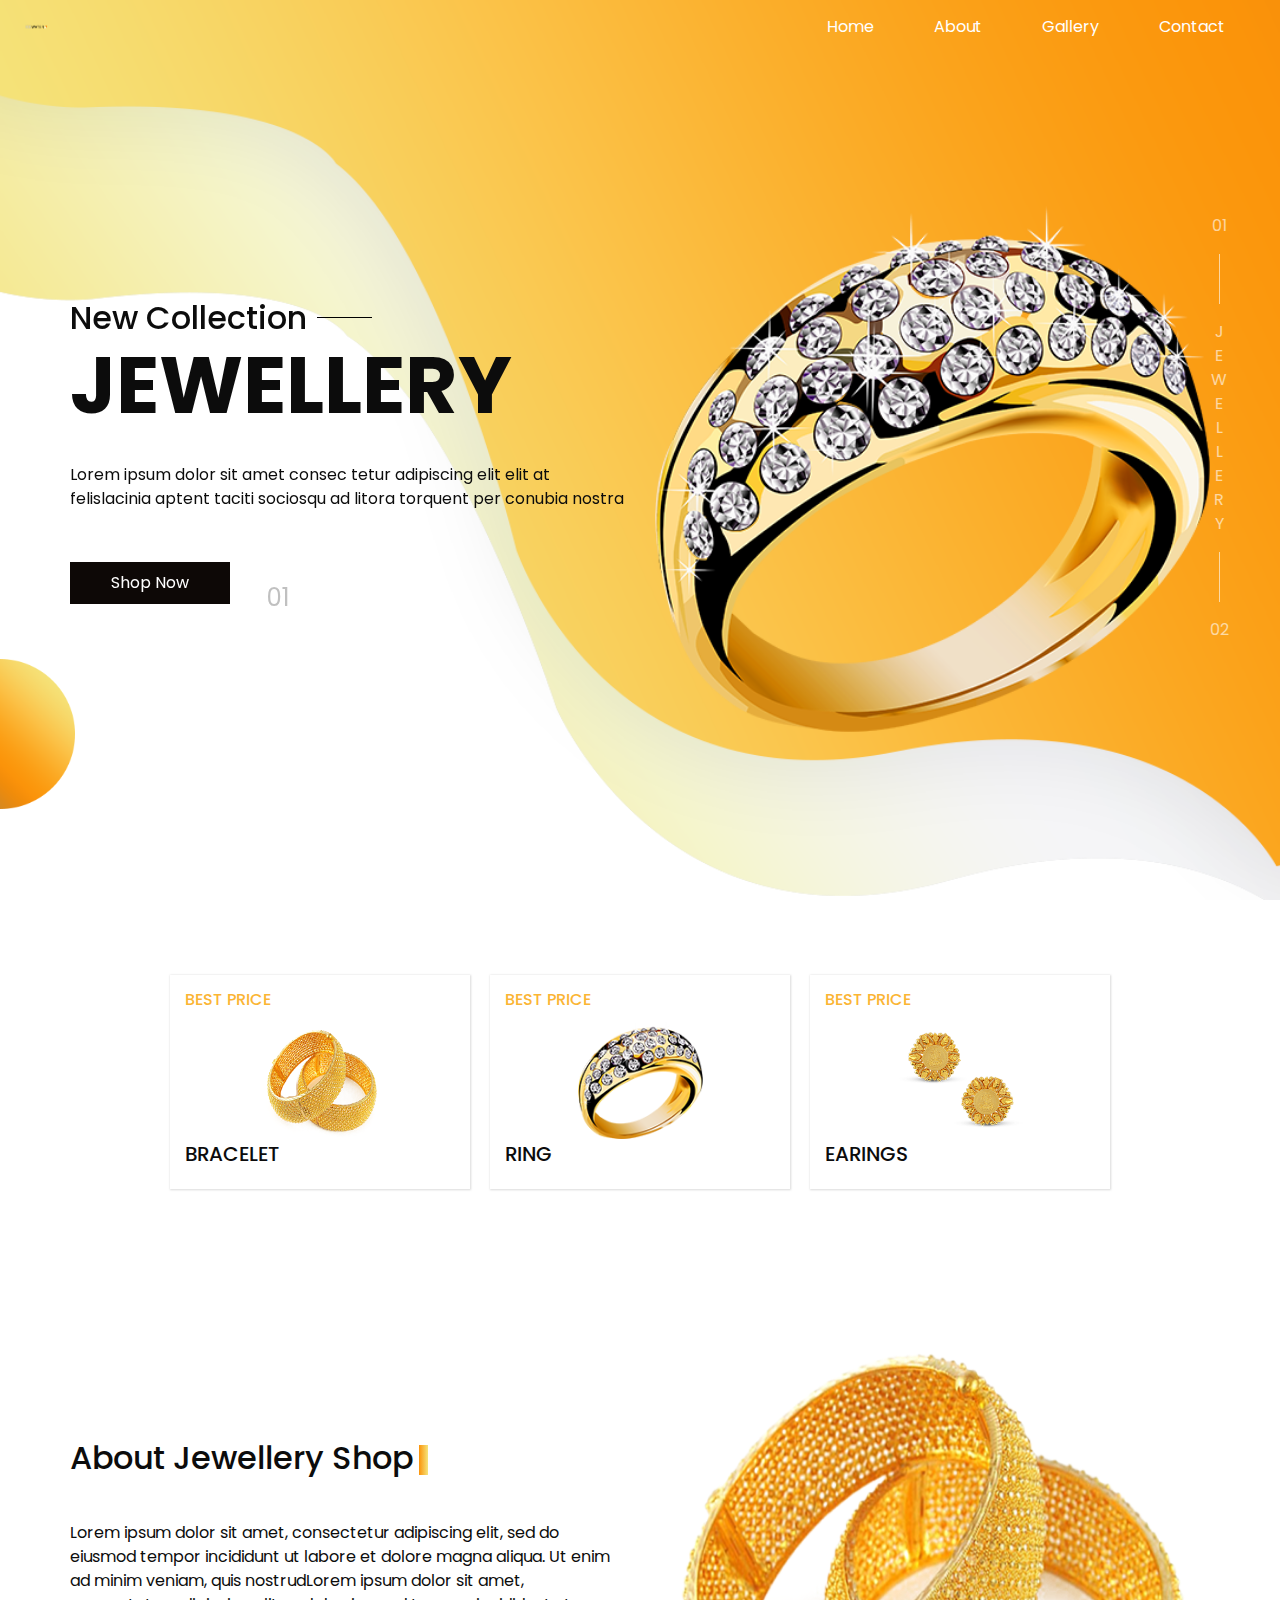
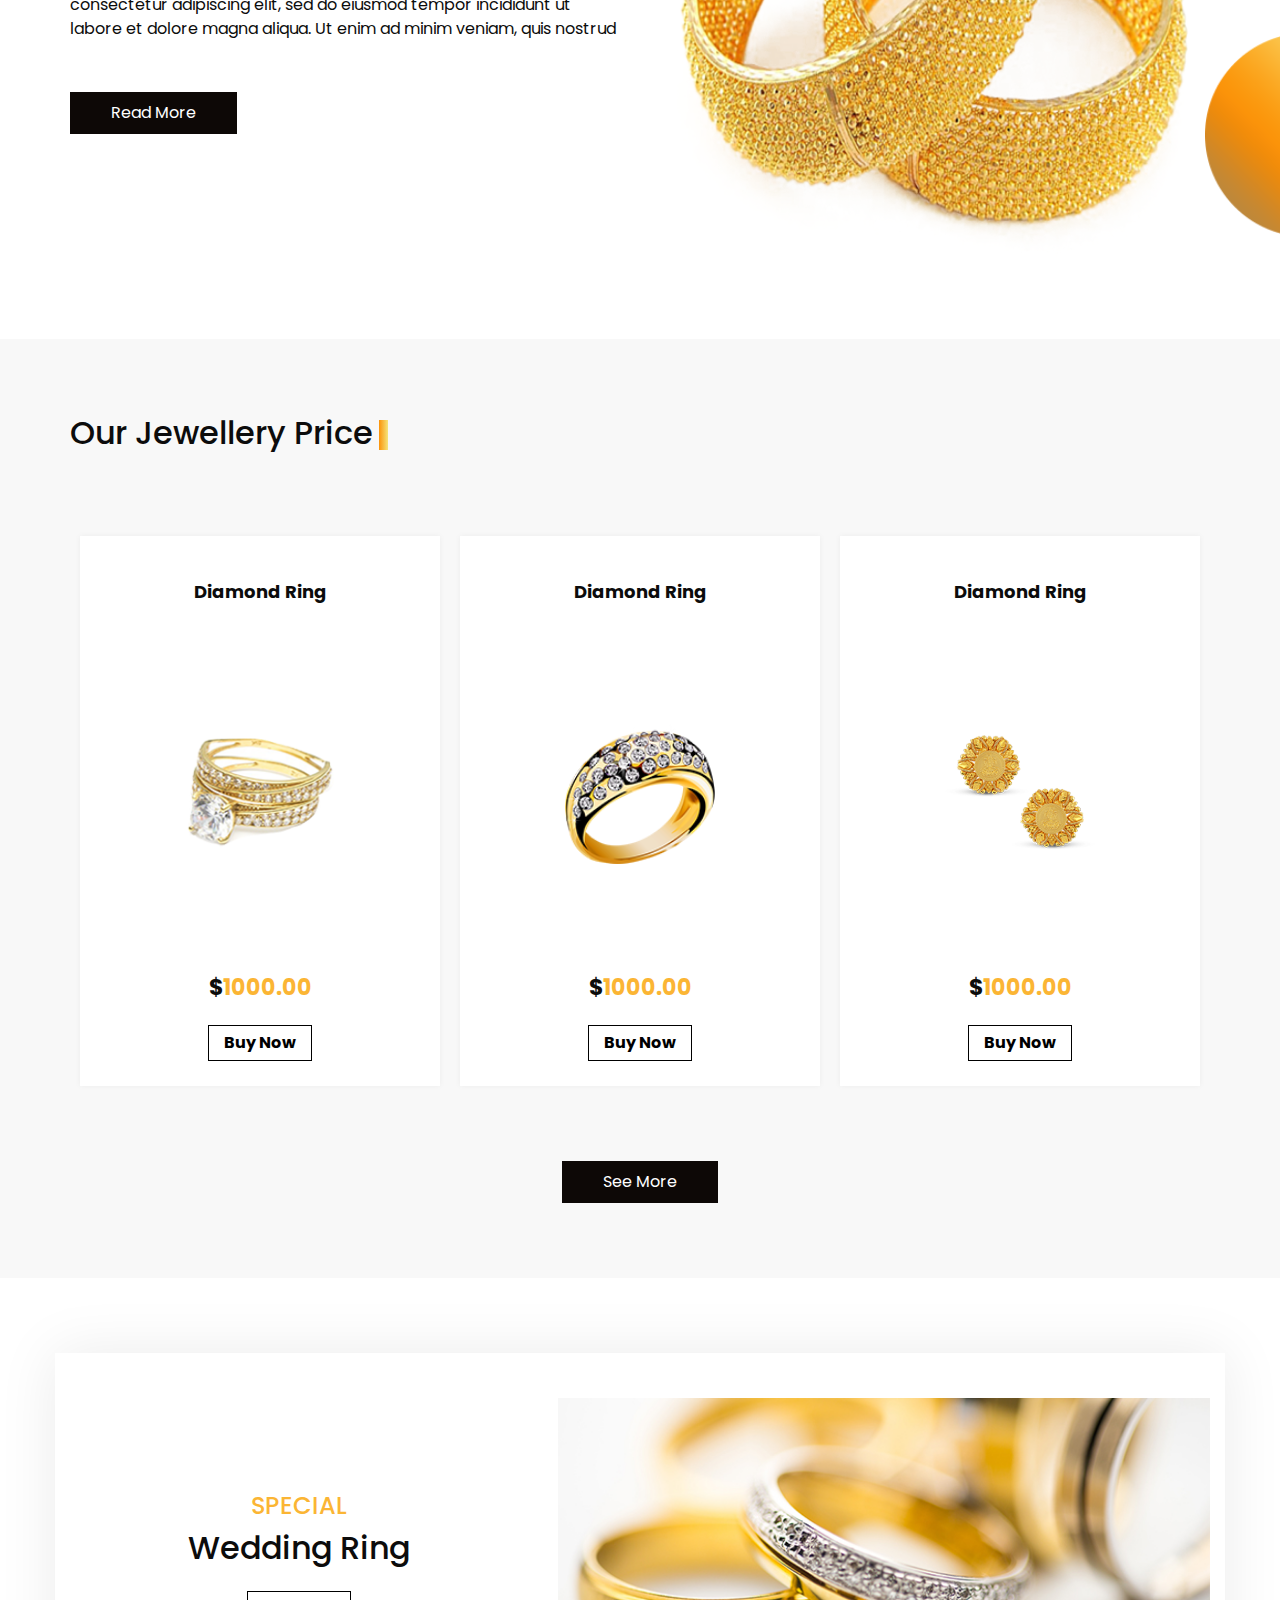
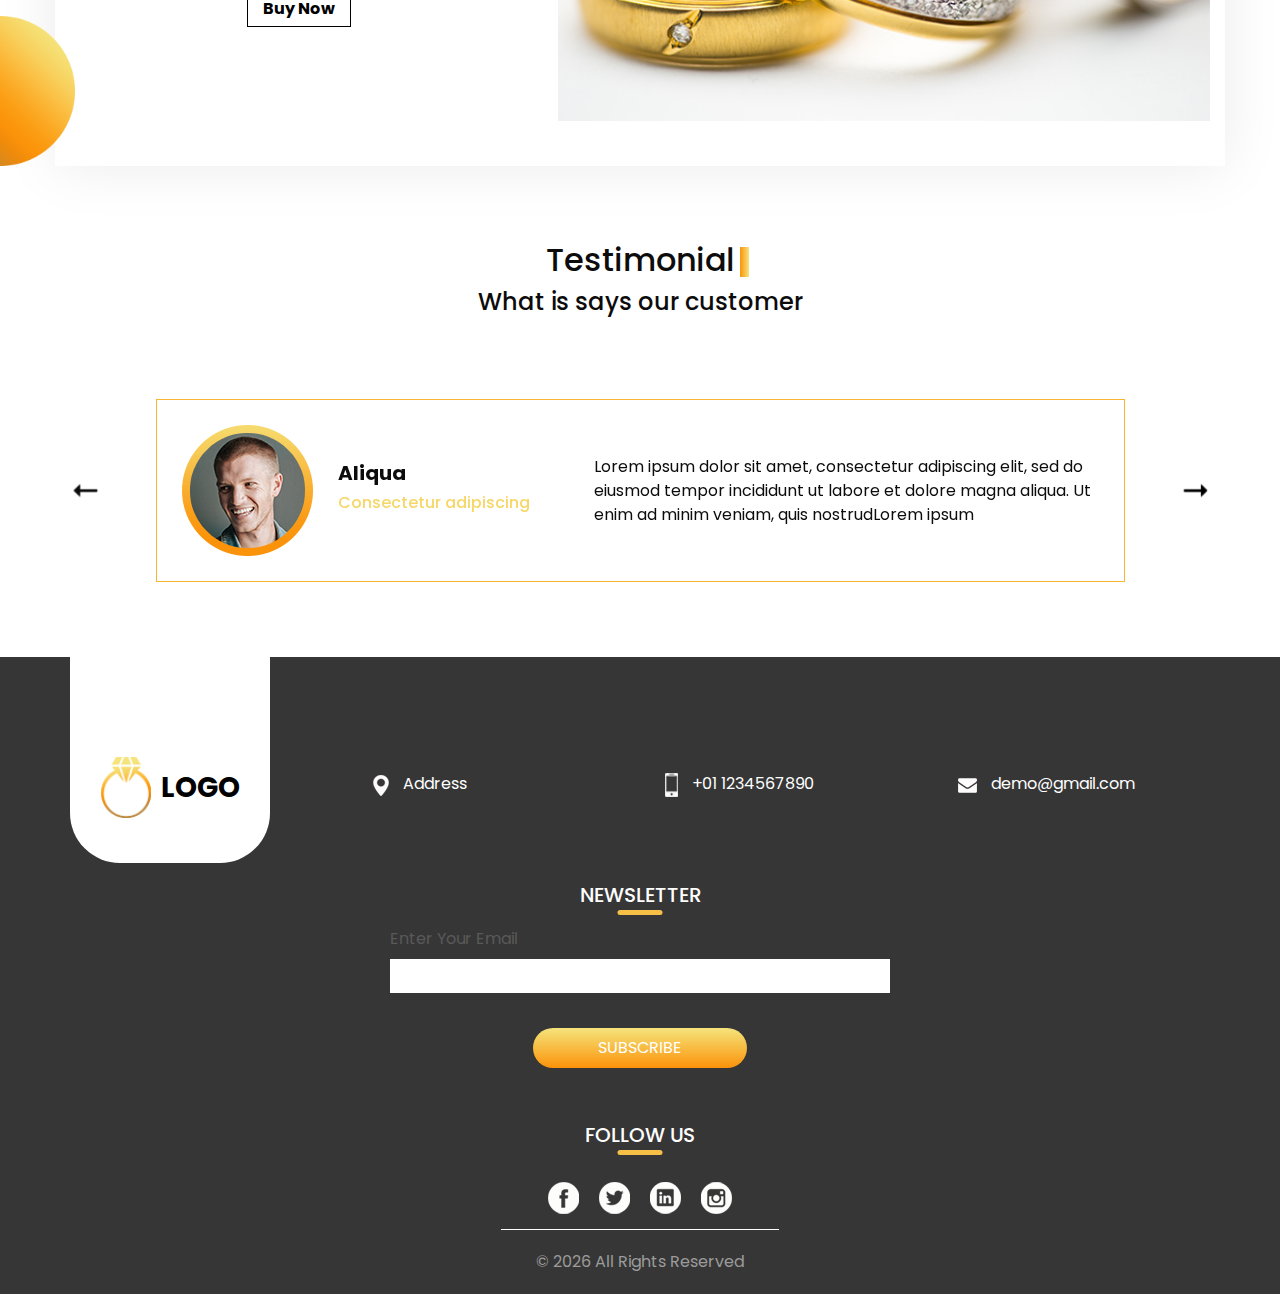
==== index.html @ 300e41f2 "first commit" ====
<!DOCTYPE html>
<html>

<head>
  <!-- Basic -->
  <meta charset="utf-8" />
  <meta http-equiv="X-UA-Compatible" content="IE=edge" />
  <meta name="description" content="jewelry, gold, jewelry, chaine, rings, Bracelet, Diamond">
  <meta name="keywords" content="jewelry, gold, jewelry, chaine, rings, Bracelet, Diamond">
  <!-- Mobile Metas -->
  <meta name="viewport" content="width=device-width, initial-scale=1, shrink-to-fit=no" />
  <!-- Site Metas -->
  <meta name="keywords" content="" />
  <meta name="description" content="" />
  <meta name="author" content="" />

  <title>Lodge</title>

  <!-- slider stylesheet -->
  <link rel="stylesheet" type="text/css" href="https://cdnjs.cloudflare.com/ajax/libs/OwlCarousel2/2.1.3/assets/owl.carousel.min.css" />

  <!-- bootstrap core css -->
  <link rel="stylesheet" type="text/css" href="css/bootstrap.css" />

  <!-- fonts style -->
  <link href="https://fonts.googleapis.com/css?family=Baloo+Chettan|Poppins:400,600,700&display=swap" rel="stylesheet">
  <!-- Custom styles for this template -->
  <link href="css/style.css" rel="stylesheet" />
  <!-- responsive style -->
  <link href="css/responsive.css" rel="stylesheet" />
</head>

<body>

  <div class="hero_area">
    <!-- header section strats -->
    <header class="header_section">
      <div class="container-fluid">
        <nav class="navbar navbar-expand-lg custom_nav-container ">
          <a class="navbar-brand" href="index.html">
            <img src="images/haytam.png" alt="">
          </a>
          <button class="navbar-toggler" type="button" data-toggle="collapse" data-target="#navbarSupportedContent" aria-controls="navbarSupportedContent" aria-expanded="false" aria-label="Toggle navigation">
            <span class="navbar-toggler-icon"></span>
          </button>

          <div class="collapse navbar-collapse" id="navbarSupportedContent">
            <div class="d-flex ml-auto flex-column flex-lg-row align-items-center">
              <ul class="navbar-nav  ">
                <li class="nav-item active">
                  <a class="nav-link" href="index.html">Home <span class="sr-only">(current)</span></a>
                </li>
                <li class="nav-item">
                  <a class="nav-link" href="about.html"> About</a>
                </li>
                <li class="nav-item">
                  <a class="nav-link" href="gallery.html"> Gallery</a>
                </li>
                <li class="nav-item">
                  <a class="nav-link" href="contact.html"> Contact</a>
                </li>
              </ul>

            </div>
          </div>
        </nav>
      </div>
    </header>
    <!-- end header section -->
    <!-- slider section -->
    <section class=" slider_section position-relative">
      <div class="design-box">
        <img src="images/design-1.png" alt="">
      </div>
      <div class="slider_number-container d-none d-md-block">
        <div class="number-box">
          <span>
            01
          </span>
          <hr>
          <span class="jwel">
            J <br>
            e <br>
            w <br>
            e <br>
            l <br>
            l <br>
            e <br>
            r <br>
            y
          </span>
          <hr>
          <span>
            02
          </span>
        </div>
      </div>
      <div class="container">
        <div id="carouselExampleIndicators" class="carousel slide" data-ride="carousel">
          <ol class="carousel-indicators">
            <li data-target="#carouselExampleIndicators" data-slide-to="0" class="active">01</li>
            <li data-target="#carouselExampleIndicators" data-slide-to="1">02</li>
            <li data-target="#carouselExampleIndicators" data-slide-to="2">03</li>
          </ol>
          <div class="carousel-inner">
            <div class="carousel-item active">
              <div class="row">
                <div class="col-md-6">
                  <div class="detail_box">
                    <h2>
                      <span> New Collection</span>
                      <hr>
                    </h2>
                    <h1>
                      Jewellery
                    </h1>
                    <p>
                      Lorem ipsum dolor sit amet consec tetur adipiscing elit elit at felislacinia
                      aptent taciti sociosqu ad litora torquent per conubia nostra
                    </p>
                    <div>
                      <a href="">Shop Now</a>
                    </div>
                  </div>
                </div>
                <div class="col-md-6">
                  <div class="img-box">
                    <img src="images/slider-img.png" alt="">
                  </div>
                </div>
              </div>
            </div>
            <div class="carousel-item ">
              <div class="row">
                <div class="col-md-6">
                  <div class="detail_box">
                    <h2>
                      <span> New Collection</span>
                      <hr>
                    </h2>
                    <h1>
                      Jewellery
                    </h1>
                    <p>
                      Lorem ipsum dolor sit amet consec tetur adipiscing elit elit at felislacinia
                      aptent taciti sociosqu ad litora torquent per conubia nostra
                    </p>
                    <div>
                      <a href="">Shop Now</a>
                    </div>
                  </div>
                </div>
                <div class="col-md-6">
                  <div class="img-box">
                    <img src="images/slider-img.png" alt="">
                  </div>
                </div>
              </div>
            </div>
            <div class="carousel-item ">
              <div class="row">
                <div class="col-md-6">
                  <div class="detail_box">
                    <h2>
                      <span> New Collection</span>
                      <hr>
                    </h2>
                    <h1>
                      Jewellery
                    </h1>
                    <p>
                      Lorem ipsum dolor sit amet consec tetur adipiscing elit elit at felislacinia
                      aptent taciti sociosqu ad litora torquent per conubia nostra
                    </p>
                    <div>
                      <a href="">Shop Now</a>
                    </div>
                  </div>
                </div>
                <div class="col-md-6">
                  <div class="img-box">
                    <img src="images/slider-img.png" alt="">
                  </div>
                </div>
              </div>
            </div>
          </div>
        </div>
      </div>

    </section>
    <!-- end slider section -->
  </div>

  <!-- item section -->

  <div class="item_section layout_padding2">
    <div class="container">
      <div class="item_container">
        <div class="box">
          <div class="price">
            <h6>
              Best PRICE
            </h6>
          </div>
          <div class="img-box">
            <img src="images/i-1.png" alt="">
          </div>
          <div class="name">
            <h5>
              Bracelet
            </h5>
          </div>
        </div>
        <div class="box">
          <div class="price">
            <h6>
              Best PRICE
            </h6>
          </div>
          <div class="img-box">
            <img src="images/i-2.png" alt="">
          </div>
          <div class="name">
            <h5>
              Ring
            </h5>
          </div>
        </div>
        <div class="box">
          <div class="price">
            <h6>
              Best PRICE
            </h6>
          </div>
          <div class="img-box">
            <img src="images/i-3.png" alt="">
          </div>
          <div class="name">
            <h5>
              Earings
            </h5>
          </div>
        </div>
      </div>
    </div>
  </div>

  <!-- end item section -->

  <!-- about section -->

  <section class="about_section layout_padding2-top layout_padding-bottom">
    <div class="design-box">
      <img src="images/design-2.png" alt="">
    </div>
    <div class="container">
      <div class="row">
        <div class="col-md-6">
          <div class="detail-box">
            <div class="heading_container">
              <h2>
                About Jewellery Shop
              </h2>
            </div>
            <p>
              Lorem ipsum dolor sit amet, consectetur adipiscing elit, sed do eiusmod tempor incididunt ut labore et
              dolore magna aliqua. Ut enim ad minim veniam, quis nostrudLorem ipsum dolor sit amet, consectetur
              adipiscing elit, sed do eiusmod tempor incididunt ut labore et dolore magna aliqua. Ut enim ad minim
              veniam, quis nostrud
            </p>
            <div>
              <a href="">
                Read More
              </a>
            </div>
          </div>
        </div>
        <div class="col-md-6">
          <div class="img-box">
            <img src="images/about-img.png" alt="">
          </div>
        </div>
      </div>
    </div>
  </section>

  <!-- end about section -->

  <!-- price section -->

  <section class="price_section layout_padding">
    <div class="container">
      <div class="heading_container">
        <h2>
          Our Jewellery Price
        </h2>
      </div>
      <div class="price_container">
        <div class="box">
          <div class="name">
            <h6>
              Diamond Ring
            </h6>
          </div>
          <div class="img-box">
            <img src="images/p-1.png" alt="">
          </div>
          <div class="detail-box">
            <h5>
              $<span>1000.00</span>
            </h5>
            <a href="">
              Buy Now
            </a>
          </div>
        </div>
        <div class="box">
          <div class="name">
            <h6>
              Diamond Ring
            </h6>
          </div>
          <div class="img-box">
            <img src="images/i-2.png" alt="">
          </div>
          <div class="detail-box">
            <h5>
              $<span>1000.00</span>
            </h5>
            <a href="">
              Buy Now
            </a>
          </div>
        </div>
        <div class="box">
          <div class="name">
            <h6>
              Diamond Ring
            </h6>
          </div>
          <div class="img-box">
            <img src="images/i-3.png" alt="">
          </div>
          <div class="detail-box">
            <h5>
              $<span>1000.00</span>
            </h5>
            <a href="">
              Buy Now
            </a>
          </div>
        </div>
      </div>
      <div class="d-flex justify-content-center">
        <a href="" class="price_btn">
          See More
        </a>
      </div>
    </div>
  </section>

  <!-- end price section -->

  <!-- ring section -->

  <section class="ring_section layout_padding">
    <div class="design-box">
      <img src="images/design-1.png" alt="">
    </div>
    <div class="container">
      <div class="ring_container layout_padding2">
        <div class="row">
          <div class="col-md-5">
            <div class="detail-box">
              <h4>
                special
              </h4>
              <h2>
                Wedding Ring
              </h2>
              <a href="">
                Buy Now
              </a>
            </div>
          </div>
          <div class="col-md-7">
            <div class="img-box">
              <img src="images/ring-img.jpg" alt="">
            </div>
          </div>
        </div>
      </div>
    </div>
  </section>

  <!-- end ring section -->

  <!-- client section -->

  <section class="client_section">
    <div class="container">
      <div class="heading_container">
        <h2>
          Testimonial
        </h2>
      </div>
      <h4 class="secondary_heading">
        What is says our customer
      </h4>
      <div id="carouselExampleControls" class="carousel slide" data-ride="carousel">
        <div class="carousel-inner">
          <div class="carousel-item active">
            <div class="client_container">
              <div class="client-id">
                <div class="img-box">
                  <img src="images/client.png" alt="">
                </div>
                <div class="name">
                  <h5>
                    Aliqua
                  </h5>
                  <h6>
                    Consectetur adipiscing
                  </h6>
                </div>
              </div>
              <div class="detail-box">
                <p>
                  Lorem ipsum dolor sit amet, consectetur adipiscing elit, sed do eiusmod tempor incididunt ut labore et
                  dolore magna aliqua. Ut enim ad minim veniam, quis nostrudLorem ipsum
                </p>
              </div>
            </div>
          </div>
          <div class="carousel-item">
            <div class="client_container">
              <div class="client-id">
                <div class="img-box">
                  <img src="images/client.png" alt="">
                </div>
                <div class="name">
                  <h5>
                    Aliqua
                  </h5>
                  <h6>
                    Consectetur adipiscing
                  </h6>
                </div>
              </div>
              <div class="detail-box">
                <p>
                  Lorem ipsum dolor sit amet, consectetur adipiscing elit, sed do eiusmod tempor incididunt ut labore et
                  dolore magna aliqua. Ut enim ad minim veniam, quis nostrudLorem ipsum
                </p>
              </div>
            </div>
          </div>
          <div class="carousel-item">
            <div class="client_container">
              <div class="client-id">
                <div class="img-box">
                  <img src="images/client.png" alt="">
                </div>
                <div class="name">
                  <h5>
                    Aliqua
                  </h5>
                  <h6>
                    Consectetur adipiscing
                  </h6>
                </div>
              </div>
              <div class="detail-box">
                <p>
                  Lorem ipsum dolor sit amet, consectetur adipiscing elit, sed do eiusmod tempor incididunt ut labore et
                  dolore magna aliqua. Ut enim ad minim veniam, quis nostrudLorem ipsum
                </p>
              </div>
            </div>
          </div>
        </div>
        <a class="carousel-control-prev" href="#carouselExampleControls" role="button" data-slide="prev">
          <span class="carousel-control-prev-icon" aria-hidden="true"></span>
          <span class="sr-only">Previous</span>
        </a>
        <a class="carousel-control-next" href="#carouselExampleControls" role="button" data-slide="next">
          <span class="carousel-control-next-icon" aria-hidden="true"></span>
          <span class="sr-only">Next</span>
        </a>
      </div>

    </div>
  </section>

  <!-- end client section -->

  <!-- info section -->
  <section class="info_section ">
    <div class="container">
      <div class="info_container">
        <div class="row">
          <div class="col-md-3">
            <div class="info_logo">
              <a href="">
                <img src="images/logo.png" alt="">
                <span>
                  Logo
                </span>
              </a>
            </div>
          </div>
          <div class="col-md-3">
            <div class="info_contact">
              <a href="">
                <img src="images/location.png" alt="">
                <span>
                  Address
                </span>
              </a>
            </div>
          </div>
          <div class="col-md-3">
            <div class="info_contact">
              <a href="">
                <img src="images/phone.png" alt="">
                <span>
                  +01 1234567890
                </span>
              </a>
            </div>
          </div>
          <div class="col-md-3">
            <div class="info_contact">
              <a href="">
                <img src="images/mail.png" alt="">
                <span>
                  demo@gmail.com
                </span>
              </a>
            </div>
          </div>
        </div>
        <div class="info_form">
          <div class="d-flex justify-content-center">
            <h5 class="info_heading">
              Newsletter
            </h5>
          </div>
          <form action="">
            <div class="email_box">
              <label for="email2">Enter Your Email</label>
              <input type="text" id="email2">
            </div>
            <div>
              <button>
                subscribe
              </button>
            </div>
          </form>
        </div>
        <div class="info_social">
          <div class="d-flex justify-content-center">
            <h5 class="info_heading">
              Follow Us
            </h5>
          </div>
          <div class="social_box">
            <a href="">
              <img src="images/fb.png" alt="">
            </a>
            <a href="">
              <img src="images/twitter.png" alt="">
            </a>
            <a href="">
              <img src="images/linkedin.png" alt="">
            </a>
            <a href="">
              <img src="images/insta.png" alt="">
            </a>
          </div>
        </div>
      </div>
    </div>
  </section>

  <!-- end info_section -->

  <!-- footer section -->
  <section class="container-fluid footer_section">
    <p>
      &copy; <span id="displayYear"></span> All Rights Reserved 
    </p>
  </section>
  <!-- footer section -->

  <script type="text/javascript" src="js/jquery-3.4.1.min.js"></script>
  <script type="text/javascript" src="js/bootstrap.js"></script>
  <script type="text/javascript" src="js/custom.js"></script>
</body>

</html>
---- css/style.css ----
body {
  font-family: "Poppins", sans-serif;
  color: #0c0c0c;
  background-color: #ffffff;
}

.layout_padding {
  padding: 75px 0;
}

.layout_padding2 {
  padding: 45px 0;
}

.layout_padding2-top {
  padding-top: 45px;
}

.layout_padding2-bottom {
  padding-bottom: 45px;
}

.layout_padding-top {
  padding-top: 75px;
}

.layout_padding-bottom {
  padding-bottom: 75px;
}

.heading_container {
  display: -webkit-box;
  display: -ms-flexbox;
  display: flex;
}

.heading_container h2 {
  position: relative;
}

.heading_container h2::before {
  content: "";
  position: absolute;
  width: 9px;
  height: 30px;
  top: 14%;
  right: -15px;
  background: -webkit-gradient(linear, left top, right top, from(#fb930a), to(#f5e47b));
  background: linear-gradient(to right, #fb930a, #f5e47b);
}

/*header section*/
.hero_area {
  height: 100vh;
  position: relative;
  background-image: url(../images/hero-bg.png);
  background-size: cover;
  background-position: bottom right;
  background-repeat: no-repeat;
}

.sub_page .hero_area {
  height: auto;
  background-position: top right;
}

.hero_area.sub_pages {
  height: auto;
}

.header_section .container-fluid {
  padding-right: 25px;
  padding-left: 25px;
}

.header_section .nav_container {
  margin: 0 auto;
}

.custom_nav-container.navbar-expand-lg .navbar-nav .nav-link {
  padding: 10px 30px;
  color: #ffffff;
  text-align: center;
}

a,
a:hover,
a:focus {
  text-decoration: none;
}

a:hover,
a:focus {
  color: initial;
}

.btn,
.btn:focus {
  outline: none !important;
  -webkit-box-shadow: none;
          box-shadow: none;
}

.custom_nav-container .nav_search-btn {
  background-image: url(../images/search-icon.png);
  background-size: 22px;
  background-repeat: no-repeat;
  background-position-y: 7px;
  width: 35px;
  height: 35px;
  padding: 0;
  border: none;
}

.navbar-brand {
  display: -webkit-box;
  display: -ms-flexbox;
  display: flex;
  -webkit-box-align: center;
      -ms-flex-align: center;
          align-items: center;
}

.navbar-brand img {
  width: 30px;
  margin-right: 5px;
}

.navbar-brand span {
  font-size: 22px;
  font-weight: 700;
  color: #191919;
  text-transform: uppercase;
}

.custom_nav-container {
  z-index: 99999;
  padding: 5px 0;
}

.custom_nav-container .navbar-toggler {
  outline: none;
}

.custom_nav-container .navbar-toggler .navbar-toggler-icon {
  background-image: url(../images/menu.png);
  background-size: 45px;
}

.quote_btn-container {
  display: -webkit-box;
  display: -ms-flexbox;
  display: flex;
  -webkit-box-align: center;
      -ms-flex-align: center;
          align-items: center;
}

.quote_btn-container a {
  color: #000000;
  position: relative;
}

.quote_btn-container a .cart_number {
  position: absolute;
  top: 68%;
  left: 50%;
  -webkit-transform: translate(-50%, -50%);
          transform: translate(-50%, -50%);
  color: #ffffff;
  font-size: 12px;
}

.quote_btn-container a img {
  width: 20px;
  margin: 0 25px;
}

/*end header section*/
/* slider section */
.slider_section {
  height: calc(100% - 70px);
  display: -webkit-box;
  display: -ms-flexbox;
  display: flex;
  -webkit-box-align: center;
      -ms-flex-align: center;
          align-items: center;
  position: relative;
}

.slider_section .row {
  -webkit-box-align: center;
      -ms-flex-align: center;
          align-items: center;
}

.slider_section .design-box {
  position: absolute;
  bottom: 0;
  -webkit-transform: translateY(-50%);
          transform: translateY(-50%);
  left: 0;
  width: 75px;
}

.slider_section .design-box img {
  width: 100%;
}

.slider_section .slider_number-container {
  position: absolute;
  top: 45%;
  -webkit-transform: translateY(-50%);
          transform: translateY(-50%);
  right: 4%;
  text-align: center;
  opacity: .6;
}

.slider_section .slider_number-container hr {
  width: 1px;
  height: 50px;
  border: none;
  background-color: #ffffff;
}

.slider_section .slider_number-container .number-box {
  display: -webkit-box;
  display: -ms-flexbox;
  display: flex;
  -webkit-box-orient: vertical;
  -webkit-box-direction: normal;
      -ms-flex-direction: column;
          flex-direction: column;
  -webkit-box-pack: center;
      -ms-flex-pack: center;
          justify-content: center;
  -webkit-box-align: center;
      -ms-flex-align: center;
          align-items: center;
  color: #ffffff;
  text-transform: uppercase;
}

.slider_section .detail_box h2 {
  margin-bottom: 0;
  display: -webkit-box;
  display: -ms-flexbox;
  display: flex;
  -webkit-box-align: center;
      -ms-flex-align: center;
          align-items: center;
}

.slider_section .detail_box h2 span {
  margin-right: 10px;
}

.slider_section .detail_box h2 hr {
  margin: 0;
  border: none;
  width: 55px;
  height: 1px;
  background-color: #000000;
}

.slider_section .detail_box h1 {
  font-weight: bold;
  text-transform: uppercase;
  font-size: 5rem;
  margin-bottom: 30px;
}

.slider_section .detail_box a {
  display: inline-block;
  padding: 8px 40px;
  background-color: #0d0806;
  border: 1px solid #0d0806;
  color: #ffffff;
  border-radius: 0;
  margin: 35px 0;
}

.slider_section .detail_box a:hover {
  background-color: transparent;
  color: #0d0806;
}

.slider_section .img-box img {
  width: 100%;
}

.slider_section .carousel-indicators {
  padding: 0;
  margin: 0;
  right: initial;
  bottom: 22%;
  left: 17%;
}

.slider_section .carousel-indicators li {
  text-indent: 0;
  width: auto;
  height: auto;
  opacity: 1;
  background-color: transparent;
  border: none;
  color: #c0c0c0;
  font-size: 24px;
  display: none;
}

.slider_section .carousel-indicators li.active {
  display: block;
}

.item_section .item_container {
  display: -webkit-box;
  display: -ms-flexbox;
  display: flex;
  -webkit-box-pack: center;
      -ms-flex-pack: center;
          justify-content: center;
  -ms-flex-wrap: wrap;
      flex-wrap: wrap;
}

.item_section .item_container .box {
  width: 300px;
  display: -webkit-box;
  display: -ms-flexbox;
  display: flex;
  -webkit-box-orient: vertical;
  -webkit-box-direction: normal;
      -ms-flex-direction: column;
          flex-direction: column;
  -webkit-box-pack: justify;
      -ms-flex-pack: justify;
          justify-content: space-between;
  margin: 30px 10px;
  padding: 15px;
  -webkit-box-shadow: 0px 0px 2px 0.5px rgba(0, 0, 0, 0.15);
  box-shadow: 0px 0px 2px 0.5px rgba(0, 0, 0, 0.15);
}

.item_section .item_container .box .img-box {
  width: 100%;
  display: -webkit-box;
  display: -ms-flexbox;
  display: flex;
  -webkit-box-pack: center;
      -ms-flex-pack: center;
          justify-content: center;
}

.item_section .item_container .box .img-box img {
  width: 125px;
}

.item_section .item_container .box h6 {
  color: #fbb534;
  text-transform: uppercase;
}

.item_section .item_container .box h5 {
  text-transform: uppercase;
}

.item_section .item_container .box:hover {
  -webkit-box-shadow: 0px 0px 25px 1px rgba(0, 0, 0, 0.1);
          box-shadow: 0px 0px 25px 1px rgba(0, 0, 0, 0.1);
}

.about_section {
  position: relative;
}

.about_section .design-box {
  position: absolute;
  bottom: 0;
  -webkit-transform: translateY(-50%);
          transform: translateY(-50%);
  right: 0;
  width: 75px;
}

.about_section .design-box img {
  width: 100%;
}

.about_section .row {
  -webkit-box-align: center;
      -ms-flex-align: center;
          align-items: center;
}

.about_section .detail-box p {
  margin-top: 35px;
}

.about_section .detail-box a {
  display: inline-block;
  padding: 8px 40px;
  background-color: #0d0806;
  border: 1px solid #0d0806;
  color: #ffffff;
  border-radius: 0;
  margin-top: 35px;
}

.about_section .detail-box a:hover {
  background-color: transparent;
  color: #0d0806;
}

.about_section .img-box img {
  width: 100%;
}

.price_section {
  background-color: #f8f8f8;
}

.price_section .price_container {
  display: -webkit-box;
  display: -ms-flexbox;
  display: flex;
  -webkit-box-pack: center;
      -ms-flex-pack: center;
          justify-content: center;
  padding: 40px 0;
  -ms-flex-wrap: wrap;
      flex-wrap: wrap;
}

.price_section .price_container .box {
  min-width: 300px;
  max-width: 360px;
  height: 550px;
  display: -webkit-box;
  display: -ms-flexbox;
  display: flex;
  -webkit-box-orient: vertical;
  -webkit-box-direction: normal;
      -ms-flex-direction: column;
          flex-direction: column;
  -webkit-box-align: center;
      -ms-flex-align: center;
          align-items: center;
  -webkit-box-pack: justify;
      -ms-flex-pack: justify;
          justify-content: space-between;
  margin: 35px 10px;
  padding: 45px 0 25px 0;
  text-align: center;
  background-color: #ffffff;
  -webkit-box-shadow: 0px 0px 6px 0 rgba(0, 0, 0, 0.05);
  box-shadow: 0px 0px 6px 0 rgba(0, 0, 0, 0.05);
  -webkit-box-flex: 1;
      -ms-flex-positive: 1;
          flex-grow: 1;
}

.price_section .price_container .box .img-box {
  width: 100%;
  display: -webkit-box;
  display: -ms-flexbox;
  display: flex;
  -webkit-box-pack: center;
      -ms-flex-pack: center;
          justify-content: center;
}

.price_section .price_container .box .img-box img {
  width: 150px;
}

.price_section .price_container .box h6 {
  font-weight: bold;
  font-size: 18px;
}

.price_section .price_container .box .detail-box h5 {
  text-transform: uppercase;
  font-weight: bold;
  font-size: 22px;
}

.price_section .price_container .box .detail-box h5 span {
  color: #fbb534;
}

.price_section .price_container .box .detail-box a {
  display: inline-block;
  padding: 5px 15px;
  border: 1px solid #000000;
  font-weight: bold;
  color: #000000;
  margin-top: 15px;
}

.price_section .price_container .box:hover a {
  border-color: #fbb534;
  color: #fbb534;
}

.price_section .price_btn {
  display: inline-block;
  padding: 8px 40px;
  background-color: #0d0806;
  border: 1px solid #0d0806;
  color: #ffffff;
  border-radius: 0;
}

.price_section .price_btn:hover {
  background-color: transparent;
  color: #0d0806;
}

.ring_section {
  text-align: center;
  position: relative;
}

.ring_section .row {
  -webkit-box-align: center;
      -ms-flex-align: center;
          align-items: center;
}

.ring_section .container {
  -webkit-box-shadow: 0px 0px 56px 1px rgba(0, 0, 0, 0.08);
  box-shadow: 0px 0px 56px 1px rgba(0, 0, 0, 0.08);
}

.ring_section .design-box {
  position: absolute;
  bottom: 0;
  -webkit-transform: translateY(-50%);
          transform: translateY(-50%);
  left: 0;
  width: 75px;
}

.ring_section .design-box img {
  width: 100%;
}

.ring_section .ring_container .detail-box h4 {
  text-transform: uppercase;
  color: #fbb534;
}

.ring_section .ring_container .detail-box a {
  display: inline-block;
  padding: 5px 15px;
  border: 1px solid #000000;
  font-weight: bold;
  color: #000000;
  margin-top: 15px;
}

.ring_section .ring_container .img-box img {
  width: 100%;
}

.client_section .heading_container {
  -webkit-box-pack: center;
      -ms-flex-pack: center;
          justify-content: center;
}

.client_section .secondary_heading {
  text-align: center;
}

.client_section .client_container {
  display: -webkit-box;
  display: -ms-flexbox;
  display: flex;
  -webkit-box-align: center;
      -ms-flex-align: center;
          align-items: center;
  border: 1px solid #fbb534;
  padding: 25px;
  width: 85%;
  margin: 75px auto;
}

.client_section .client_container .client-id {
  display: -webkit-box;
  display: -ms-flexbox;
  display: flex;
  -webkit-box-align: center;
      -ms-flex-align: center;
          align-items: center;
  width: 45%;
}

.client_section .client_container .client-id .img-box {
  margin-right: 25px;
}

.client_section .client_container .client-id .img-box img {
  width: 100%;
}

.client_section .client_container .client-id h5 {
  font-weight: bold;
}

.client_section .client_container .client-id h6 {
  color: #f6d768;
}

.client_section .client_container .detail-box {
  width: 55%;
}

.client_section .client_container .detail-box p {
  margin: 0;
}

.client_section .carousel-control-prev,
.client_section .carousel-control-next {
  opacity: 1;
}

.client_section .carousel-control-prev {
  -webkit-box-pack: start;
      -ms-flex-pack: start;
          justify-content: flex-start;
}

.client_section .carousel-control-next {
  -webkit-box-pack: end;
      -ms-flex-pack: end;
          justify-content: flex-end;
}

.client_section .carousel-control-prev-icon,
.client_section .carousel-control-next-icon {
  width: 30px;
  height: 30px;
  background-size: 25px;
}

.client_section .carousel-control-prev-icon {
  background-image: url(../images/prev-black.png);
}

.client_section .carousel-control-prev-icon:hover {
  background-image: url(../images/prev.png);
}

.client_section .carousel-control-next-icon {
  background-image: url(../images/next-black.png);
}

.client_section .carousel-control-next-icon:hover {
  background-image: url(../images/next.png);
}

.contact_section {
  position: relative;
}

.contact_section .design-box {
  position: absolute;
  bottom: 50%;
  -webkit-transform: translateY(50%);
          transform: translateY(50%);
  right: 0;
  width: 75px;
}

.contact_section .design-box img {
  width: 100%;
}

.contact_section h2 {
  margin-bottom: 65px;
}

.contact_section form {
  padding-right: 35px;
}

.contact_section input {
  width: 100%;
  border: none;
  height: 50px;
  margin-bottom: 25px;
  padding-left: 25px;
  background-color: transparent;
  outline: none;
  color: #101010;
  -webkit-box-shadow: 0px 2px 5px 0px rgba(0, 0, 0, 0.16);
  box-shadow: 0px 2px 5px 0px rgba(0, 0, 0, 0.16);
}

.contact_section input::-webkit-input-placeholder {
  color: #131313;
}

.contact_section input:-ms-input-placeholder {
  color: #131313;
}

.contact_section input::-ms-input-placeholder {
  color: #131313;
}

.contact_section input::placeholder {
  color: #131313;
}

.contact_section input.message-box {
  height: 120px;
}

.contact_section button {
  padding: 12px 45px;
  outline: none;
  border: none;
  border-radius: 30px;
  color: #fff;
  background: -webkit-gradient(linear, left top, left bottom, from(#f5e47b), to(#fb930a));
  background: linear-gradient(to bottom, #f5e47b, #fb930a);
  margin-top: 35px;
}

.contact_section .map_container {
  height: 100%;
  padding-bottom: 110px;
}

.contact_section .map_container .map-responsive {
  height: 100%;
}

.info_section {
  background-color: #363636;
  color: #ffffff;
}

.info_section .info_container .info_logo {
  display: -webkit-box;
  display: -ms-flexbox;
  display: flex;
  -webkit-box-pack: center;
      -ms-flex-pack: center;
          justify-content: center;
  padding: 100px 10px 45px 10px;
  background-color: #ffffff;
  width: 200px;
  border-radius: 0 0 50px 50px;
}

.info_section .info_container .info_logo a {
  display: -webkit-box;
  display: -ms-flexbox;
  display: flex;
  -webkit-box-align: center;
      -ms-flex-align: center;
          align-items: center;
}

.info_section .info_container .info_logo a img {
  width: 50px;
  margin-right: 10px;
}

.info_section .info_container .info_logo a span {
  text-transform: uppercase;
  color: #000000;
  font-size: 28px;
  font-weight: bold;
}

.info_section .info_container .info_contact {
  padding: 115px 10px 45px 10px;
}

.info_section .info_container .info_contact a {
  color: #ffffff;
}

.info_section .info_container .info_contact a img {
  margin-right: 10px;
}

.info_section .info_heading {
  text-transform: uppercase;
  margin: 20px 0;
  position: relative;
}

.info_section .info_heading::before {
  content: "";
  width: 45px;
  height: 5px;
  position: absolute;
  bottom: -8px;
  left: 50%;
  -webkit-transform: translateX(-50%);
          transform: translateX(-50%);
  border-radius: 5px;
  background-color: #f8bf46;
}

.info_section .info_form form {
  display: -webkit-box;
  display: -ms-flexbox;
  display: flex;
  -webkit-box-orient: vertical;
  -webkit-box-direction: normal;
      -ms-flex-direction: column;
          flex-direction: column;
  -webkit-box-align: center;
      -ms-flex-align: center;
          align-items: center;
}

.info_section .info_form form .email_box {
  display: -webkit-box;
  display: -ms-flexbox;
  display: flex;
  -webkit-box-orient: vertical;
  -webkit-box-direction: normal;
      -ms-flex-direction: column;
          flex-direction: column;
}

.info_section .info_form form label {
  color: #5a5959;
}

.info_section .info_form form input {
  width: 500px;
  border: none;
  background-color: #ffffff;
  outline: none;
  padding: 5px;
}

.info_section .info_form form button {
  padding: 8px 65px;
  outline: none;
  border: none;
  border-radius: 30px;
  color: #fff;
  background: -webkit-gradient(linear, left top, left bottom, from(#f5e47b), to(#fb930a));
  background: linear-gradient(to bottom, #f5e47b, #fb930a);
  margin-top: 35px;
  text-transform: uppercase;
}

.info_section .info_social {
  padding-top: 35px;
  display: -webkit-box;
  display: -ms-flexbox;
  display: flex;
  -webkit-box-orient: vertical;
  -webkit-box-direction: normal;
      -ms-flex-direction: column;
          flex-direction: column;
  -webkit-box-align: center;
      -ms-flex-align: center;
          align-items: center;
}

.info_section .info_social .social_box {
  display: -webkit-box;
  display: -ms-flexbox;
  display: flex;
  margin: 15px auto;
  -webkit-box-align: center;
      -ms-flex-align: center;
          align-items: center;
}

.info_section .info_social .social_box img {
  min-width: 10px;
  margin: 0 10px;
}

/* footer section*/
.footer_section {
  background-color: #363636;
  display: -webkit-box;
  display: -ms-flexbox;
  display: flex;
  -webkit-box-pack: center;
      -ms-flex-pack: center;
          justify-content: center;
  position: relative;
}

.footer_section p {
  border-top: 1px solid #ffffff;
  color: #9c9b9b;
  margin: 0;
  text-align: center;
  padding: 20px 35px;
  margin: 0;
}

.footer_section a {
  color: #9c9b9b;
}
/*# sourceMappingURL=style.css.map */
---- css/responsive.css ----
@media (max-width: 1120px) {}

@media (max-width: 992px) {

  .custom_nav-container.navbar-expand-lg .navbar-nav .nav-link {
    color: #000000;
  }

  .quote_btn-container {
    display: none;
  }


  .ring_section .ring_container .detail-box {
    margin-bottom: 45px;
  }

  .price_section .price_container .box {
    height: 450px;
  }
}

@media (max-width: 768px) {
  .hero_area {
    background-position: top left;
    height: auto;
  }

  .slider_section {
    padding: 45px 0;
  }

  .contact_section button {
    margin-bottom: 45px;
    margin-left: auto;
    margin-right: auto;
  }

  .contact_section form {
    padding: 0;
  }

  .client_section .client_container {
    flex-direction: column;
  }

  .client_section .client_container .client-id {
    width: auto;
  }

  .client_section .client_container .detail-box {
    margin-top: 35px;
    width: auto;
  }

  .contact_section .map_container {
    height: 350px;
    padding: 0;
  }

  .info_section .col-md-3 {
    display: flex;
    justify-content: center;
  }

  .info_section .info_container .info_contact {
    padding: 35px 0;
  }

  .info_section .info_form form input {
    width: 100%;
  }

  .ring_section {
    padding-left: 15px;
    padding-right: 15px;
  }
}

@media (max-width: 576px) {
  .slider_section .detail_box {
    text-align: center;
  }

  .slider_section .detail_box h1 {
    font-size: 4rem;
  }

}

@media (max-width: 480px) {

  .client_section .carousel-control-prev,
  .client_section .carousel-control-next {
    display: none;
  }
}

@media (max-width: 420px) {
  .slider_section .detail_box h1 {
    font-size: 3rem;
  }

  .slider_section .detail_box h2 {
    font-size: 1.8rem;
  }

  .heading_container h2::before {
    display: none;
  }
}

@media (max-width: 360px) {}

@media (min-width: 1200px) {
  .container {
    max-width: 1170px;
  }
}
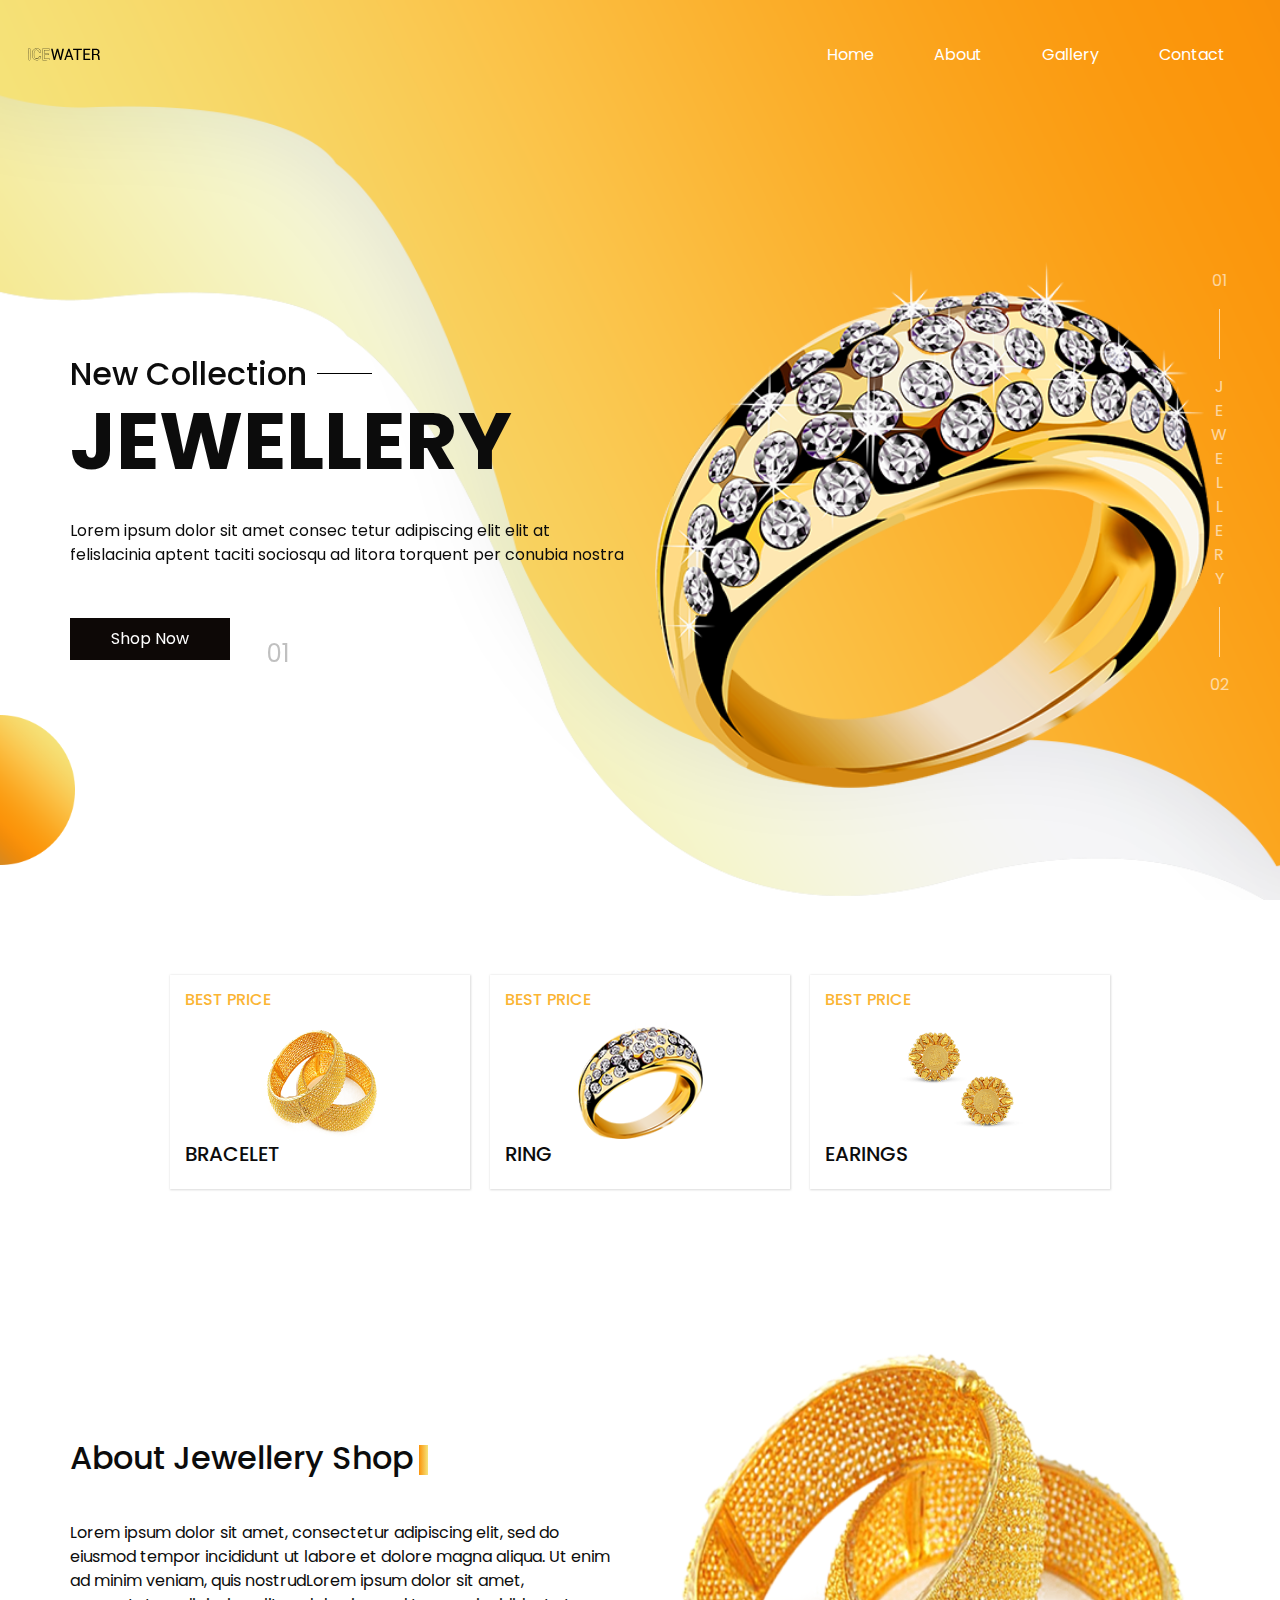
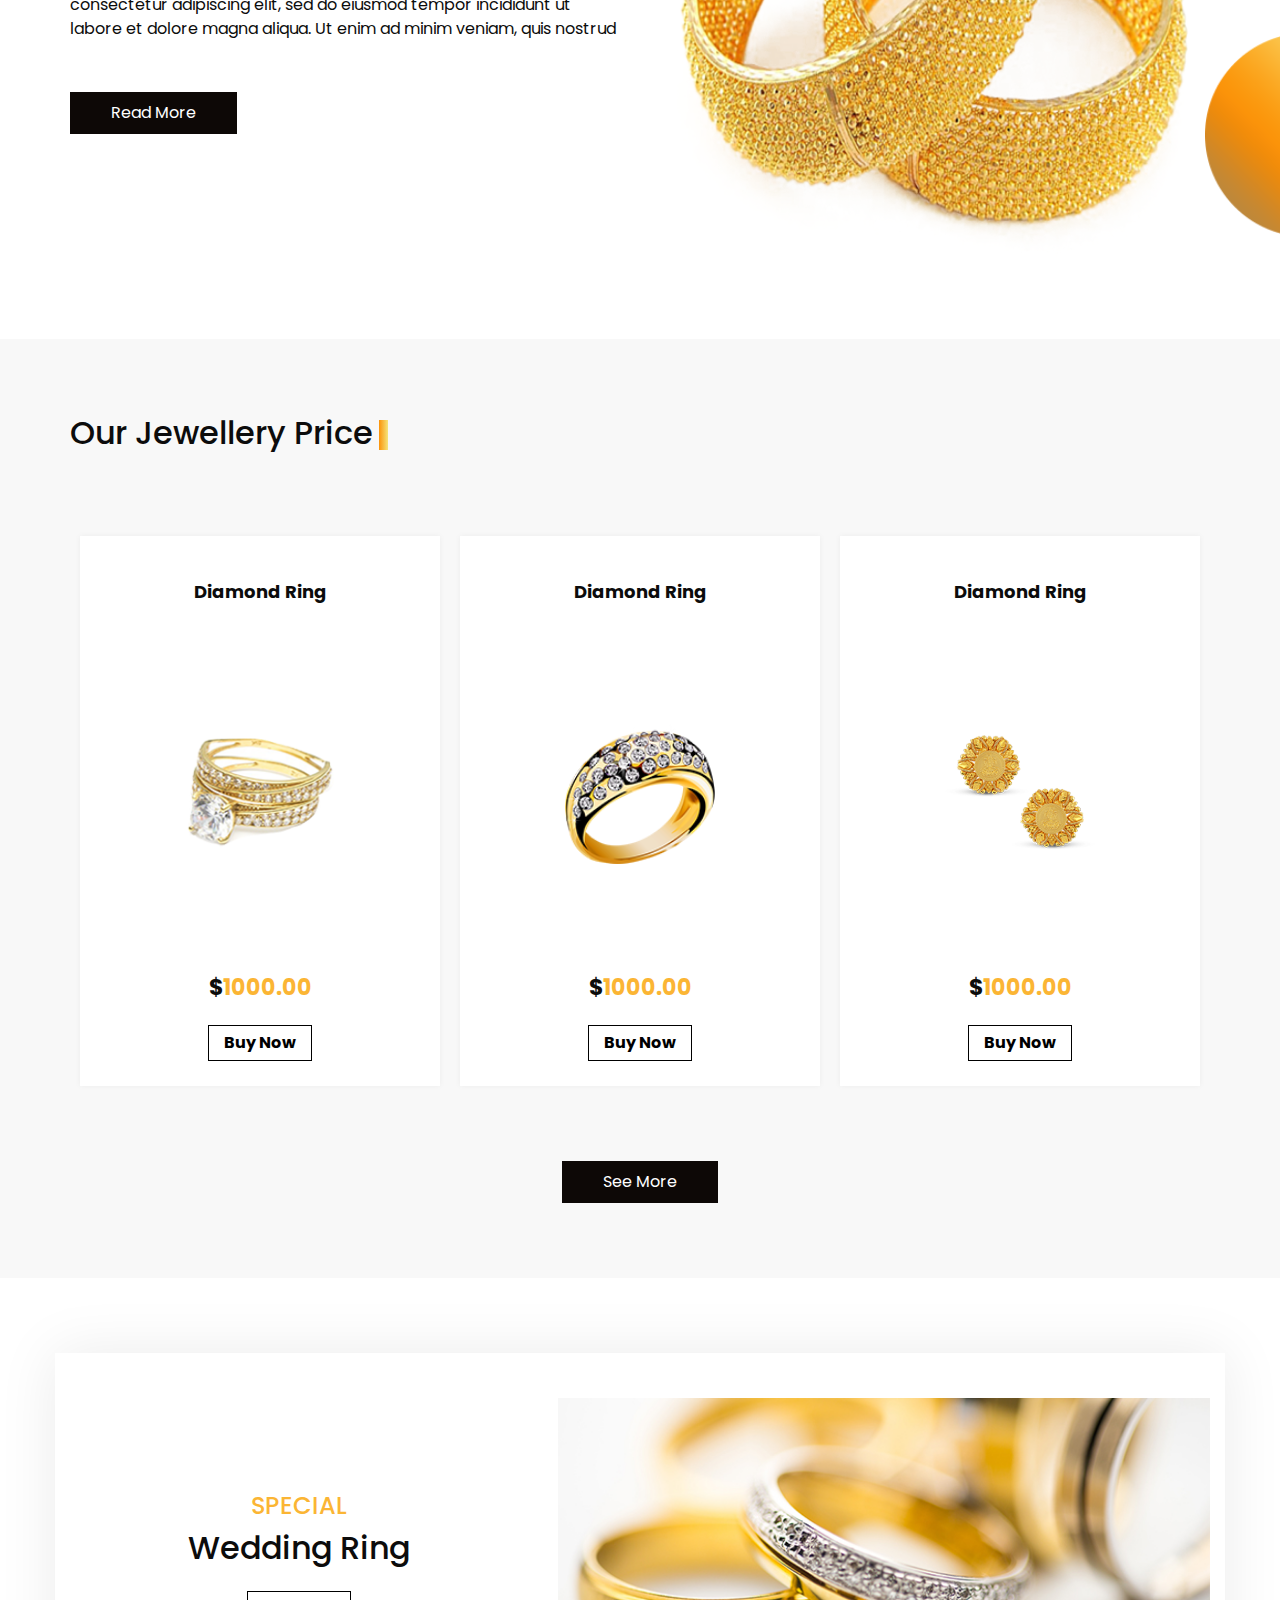
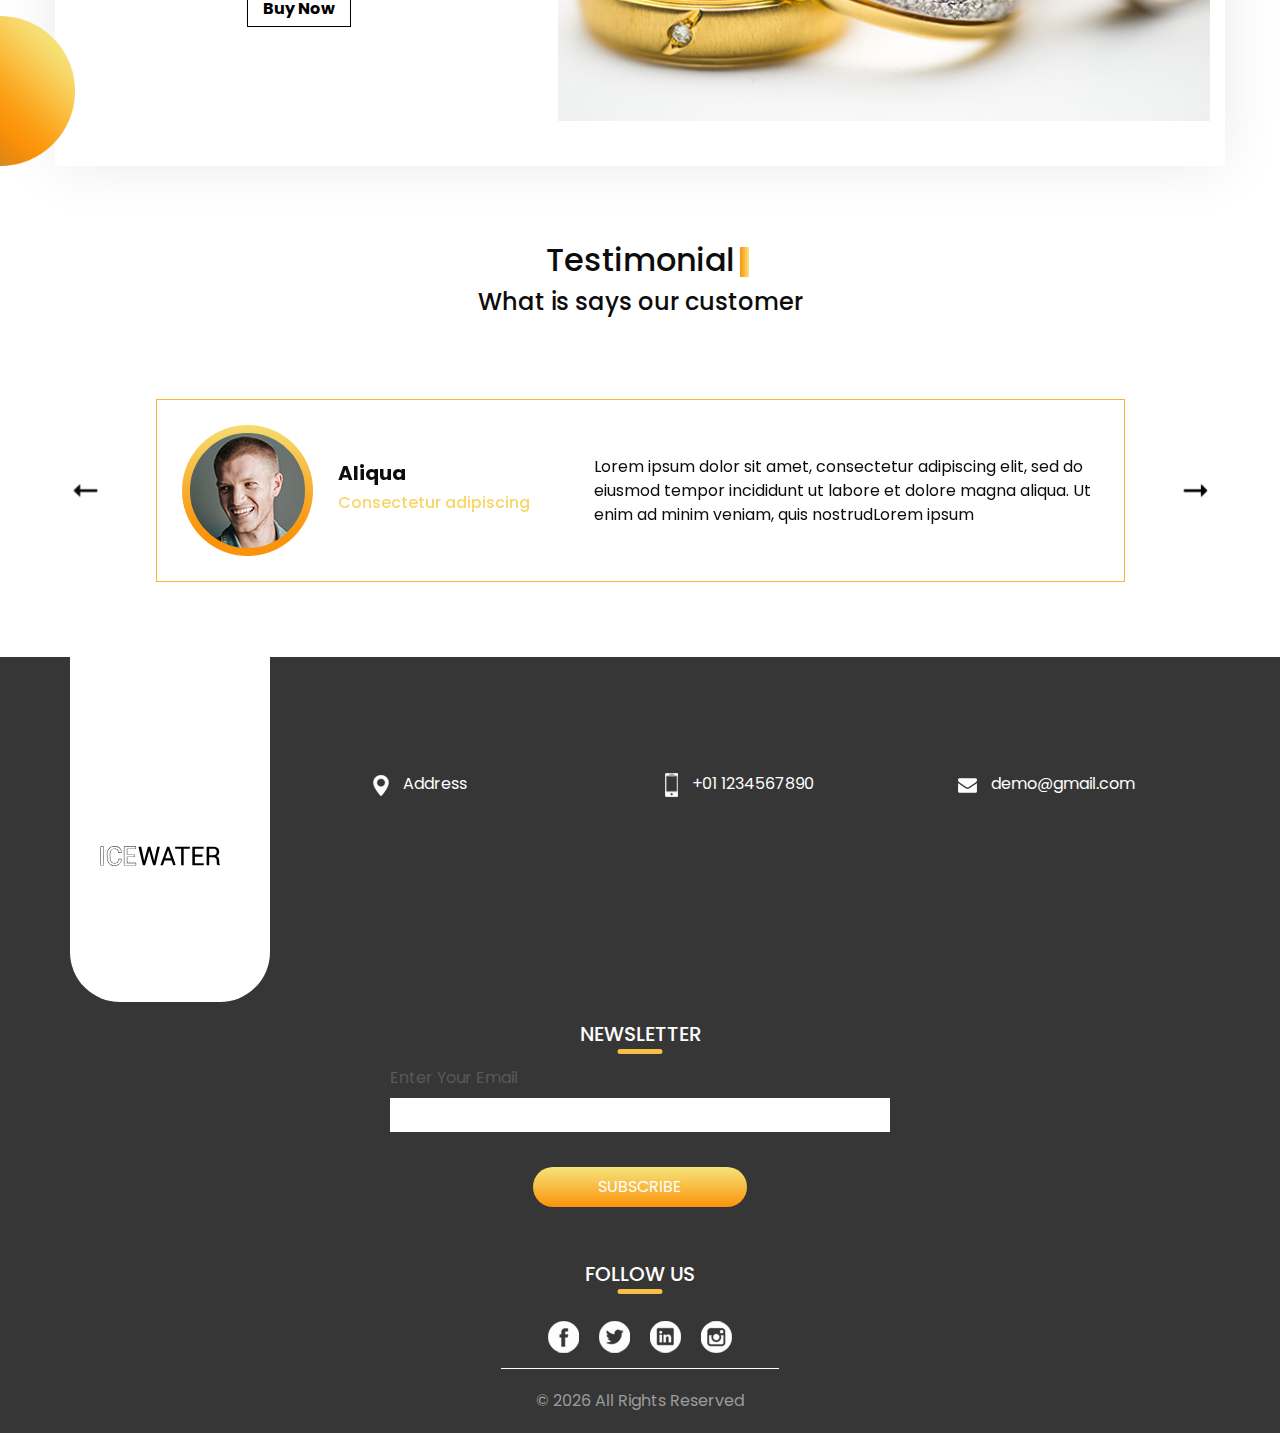
==== commit 7e6d1e02: "modification" ====
--- a/index.html
+++ b/index.html
@@ -38,7 +38,7 @@
       <div class="container-fluid">
         <nav class="navbar navbar-expand-lg custom_nav-container ">
           <a class="navbar-brand" href="index.html">
-            <img src="images/haytam.png" alt="">
+            <img src="/images/haytam (1).svg" alt="logo">
           </a>
           <button class="navbar-toggler" type="button" data-toggle="collapse" data-target="#navbarSupportedContent" aria-controls="navbarSupportedContent" aria-expanded="false" aria-label="Toggle navigation">
             <span class="navbar-toggler-icon"></span>
@@ -503,10 +503,7 @@
           <div class="col-md-3">
             <div class="info_logo">
               <a href="">
-                <img src="images/logo.png" alt="">
-                <span>
-                  Logo
-                </span>
+                <img src="/images/haytam (1).svg" alt="logo">
               </a>
             </div>
           </div>
--- a/css/style.css
+++ b/css/style.css
@@ -122,7 +122,7 @@
 }
 
 .navbar-brand img {
-  width: 30px;
+  width: 120px;
   margin-right: 5px;
 }
 
@@ -769,8 +769,9 @@
 }
 
 .info_section .info_container .info_logo a img {
-  width: 50px;
-  margin-right: 10px;
+  width: 200px;
+  height:200px;
+  margin-right: -50px;
 }
 
 .info_section .info_container .info_logo a span {
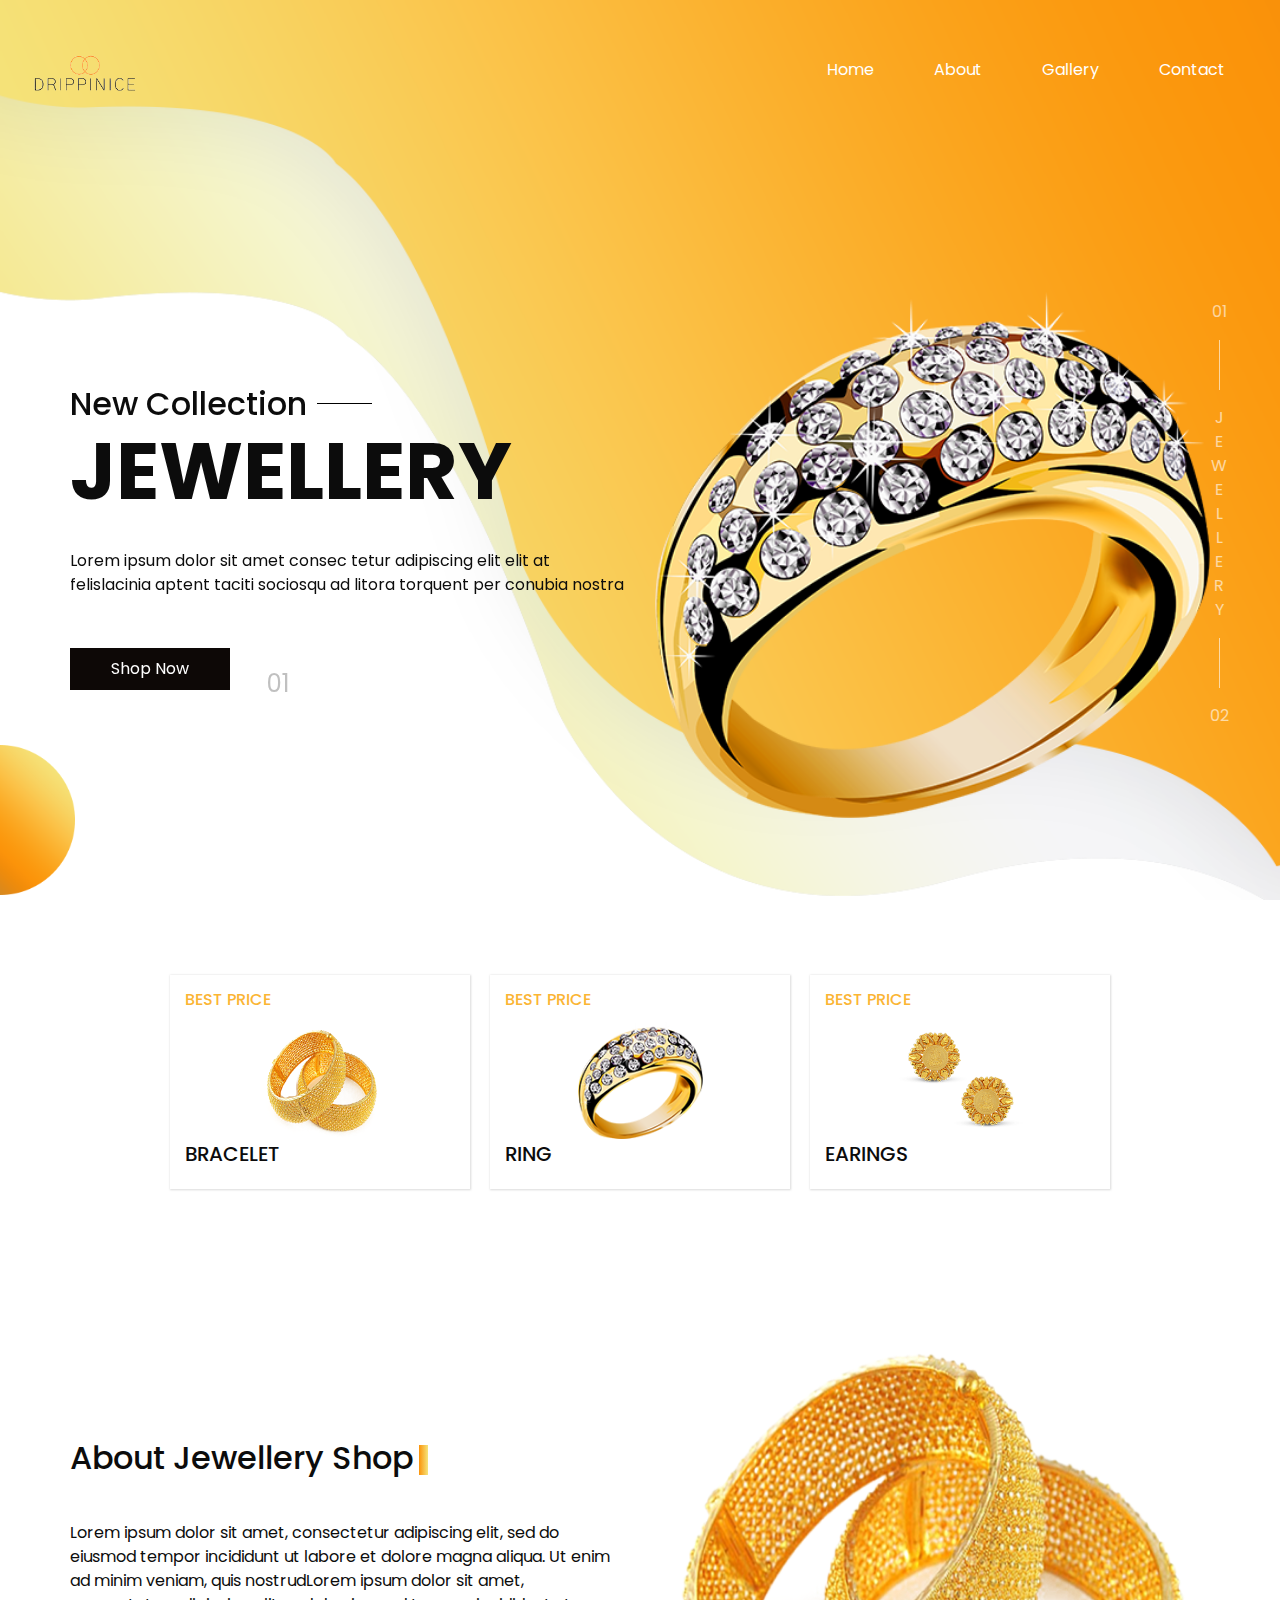
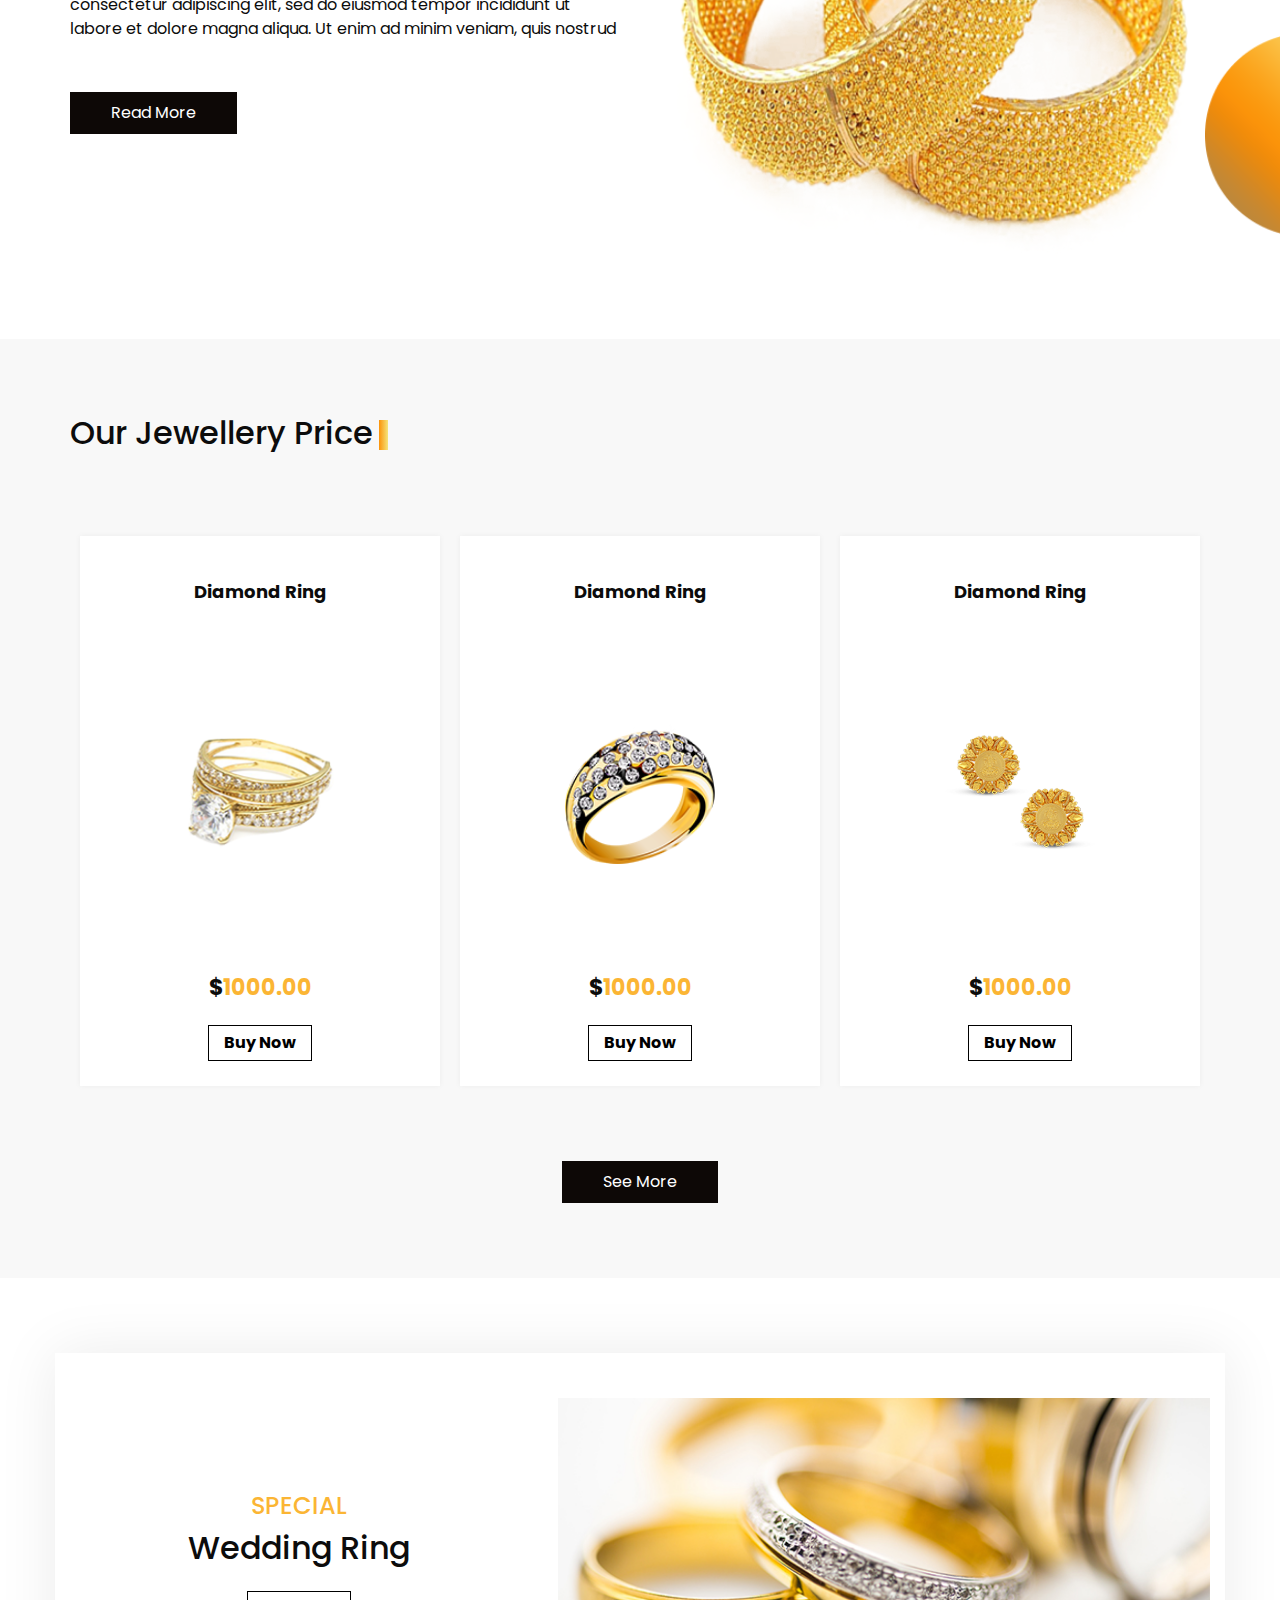
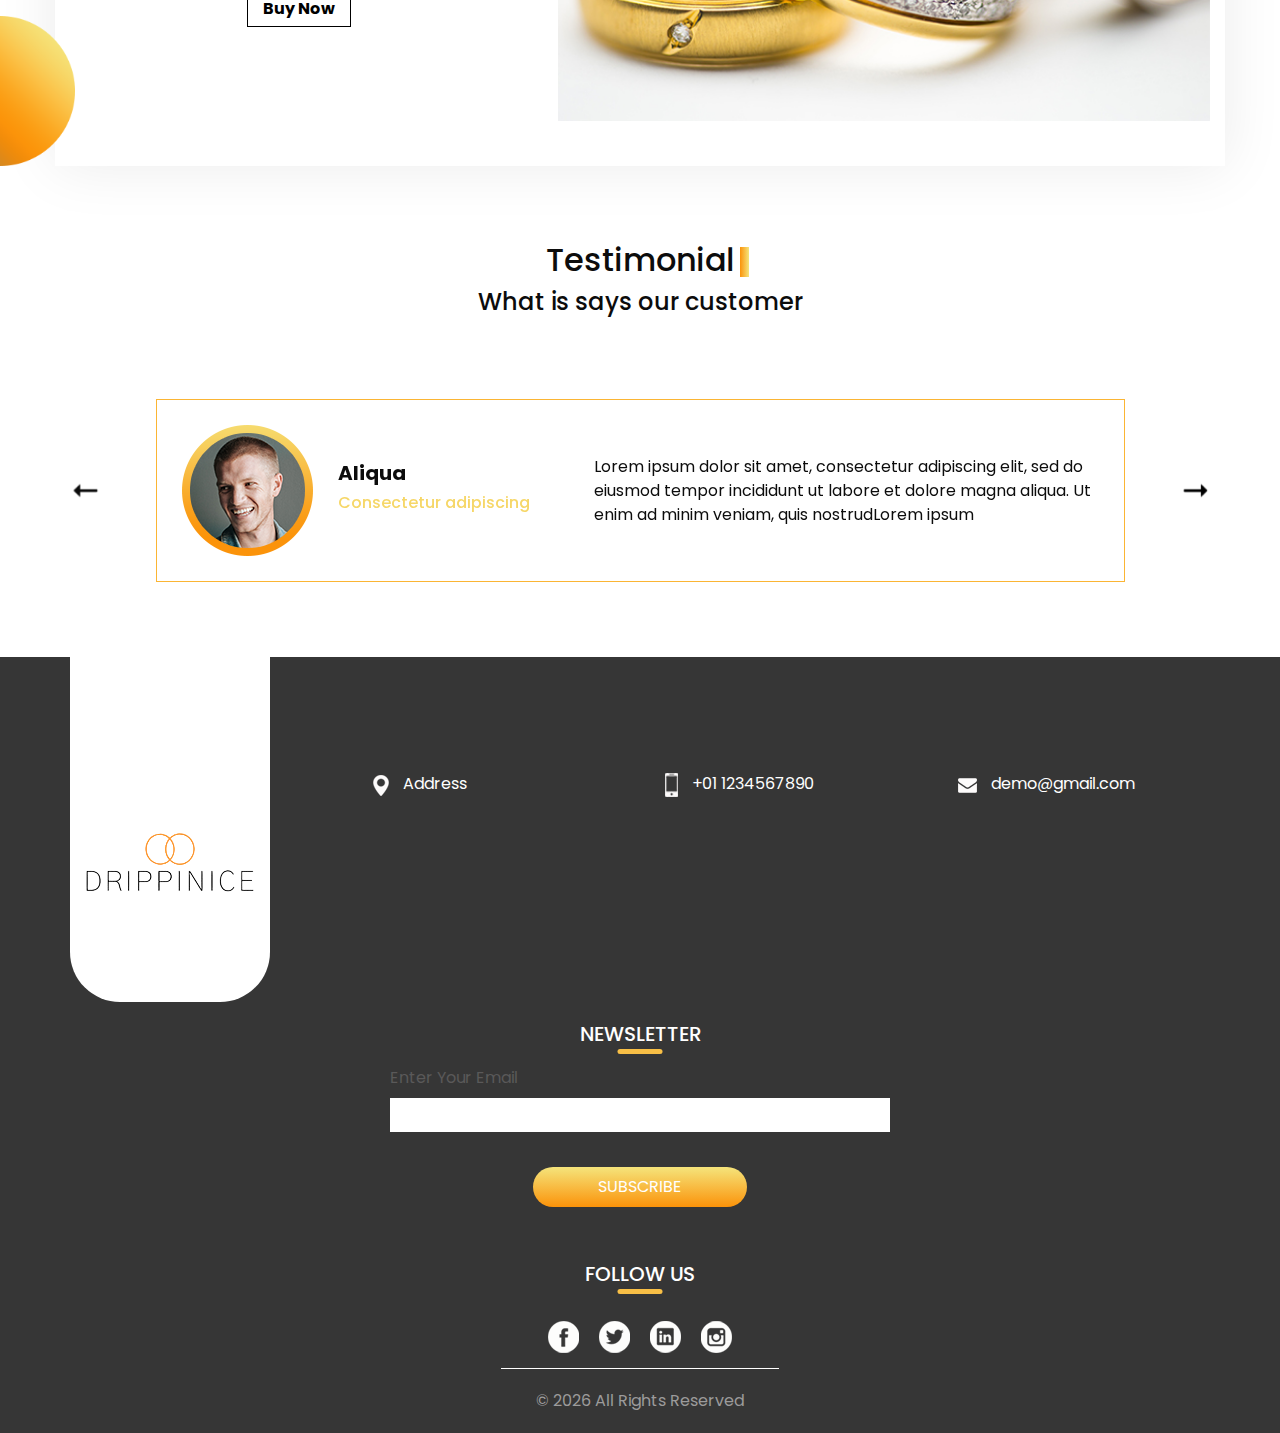
==== commit cd749516: "modif..." ====
--- a/index.html
+++ b/index.html
@@ -5,14 +5,10 @@
   <!-- Basic -->
   <meta charset="utf-8" />
   <meta http-equiv="X-UA-Compatible" content="IE=edge" />
-  <meta name="description" content="jewelry, gold, jewelry, chaine, rings, Bracelet, Diamond">
+  <meta name="description" content="Shop online for diamond earrings, diamond pendants, tennis bracelets & tennis chains, and other items!">
   <meta name="keywords" content="jewelry, gold, jewelry, chaine, rings, Bracelet, Diamond">
   <!-- Mobile Metas -->
   <meta name="viewport" content="width=device-width, initial-scale=1, shrink-to-fit=no" />
-  <!-- Site Metas -->
-  <meta name="keywords" content="" />
-  <meta name="description" content="" />
-  <meta name="author" content="" />
 
   <title>Lodge</title>
 
@@ -38,7 +34,7 @@
       <div class="container-fluid">
         <nav class="navbar navbar-expand-lg custom_nav-container ">
           <a class="navbar-brand" href="index.html">
-            <img src="/images/haytam (1).svg" alt="logo">
+            <img src="/images/Free_Sample_By_Wix-PhotoRoom.png" alt="logo">
           </a>
           <button class="navbar-toggler" type="button" data-toggle="collapse" data-target="#navbarSupportedContent" aria-controls="navbarSupportedContent" aria-expanded="false" aria-label="Toggle navigation">
             <span class="navbar-toggler-icon"></span>
@@ -125,7 +121,7 @@
                 </div>
                 <div class="col-md-6">
                   <div class="img-box">
-                    <img src="images/slider-img.png" alt="">
+                    <img src="images/slider-img.png" alt="gold store">
                   </div>
                 </div>
               </div>
@@ -152,7 +148,7 @@
                 </div>
                 <div class="col-md-6">
                   <div class="img-box">
-                    <img src="images/slider-img.png" alt="">
+                    <img src="images/slider-img.png" alt="gold store">
                   </div>
                 </div>
               </div>
@@ -179,7 +175,7 @@
                 </div>
                 <div class="col-md-6">
                   <div class="img-box">
-                    <img src="images/slider-img.png" alt="">
+                    <img src="images/slider-img.png" alt="gold store">
                   </div>
                 </div>
               </div>
@@ -204,7 +200,7 @@
             </h6>
           </div>
           <div class="img-box">
-            <img src="images/i-1.png" alt="">
+            <img src="images/i-1.png" alt="gold store">
           </div>
           <div class="name">
             <h5>
@@ -219,7 +215,7 @@
             </h6>
           </div>
           <div class="img-box">
-            <img src="images/i-2.png" alt="">
+            <img src="images/i-2.png" alt="gold store">
           </div>
           <div class="name">
             <h5>
@@ -234,7 +230,7 @@
             </h6>
           </div>
           <div class="img-box">
-            <img src="images/i-3.png" alt="">
+            <img src="images/i-3.png" alt="gold store">
           </div>
           <div class="name">
             <h5>
@@ -252,7 +248,7 @@
 
   <section class="about_section layout_padding2-top layout_padding-bottom">
     <div class="design-box">
-      <img src="images/design-2.png" alt="">
+      <img src="images/design-2.png" alt="gold store">
     </div>
     <div class="container">
       <div class="row">
@@ -278,7 +274,7 @@
         </div>
         <div class="col-md-6">
           <div class="img-box">
-            <img src="images/about-img.png" alt="">
+            <img src="images/about-img.png" alt="gold store">
           </div>
         </div>
       </div>
@@ -304,7 +300,7 @@
             </h6>
           </div>
           <div class="img-box">
-            <img src="images/p-1.png" alt="">
+            <img src="images/p-1.png" alt="gold store">
           </div>
           <div class="detail-box">
             <h5>
@@ -322,7 +318,7 @@
             </h6>
           </div>
           <div class="img-box">
-            <img src="images/i-2.png" alt="">
+            <img src="images/i-2.png" alt="gold store">
           </div>
           <div class="detail-box">
             <h5>
@@ -340,7 +336,7 @@
             </h6>
           </div>
           <div class="img-box">
-            <img src="images/i-3.png" alt="">
+            <img src="images/i-3.png" alt="gold store">
           </div>
           <div class="detail-box">
             <h5>
@@ -366,7 +362,7 @@
 
   <section class="ring_section layout_padding">
     <div class="design-box">
-      <img src="images/design-1.png" alt="">
+      <img src="images/design-1.png" alt="gold store">
     </div>
     <div class="container">
       <div class="ring_container layout_padding2">
@@ -386,7 +382,7 @@
           </div>
           <div class="col-md-7">
             <div class="img-box">
-              <img src="images/ring-img.jpg" alt="">
+              <img src="images/ring-img.jpg" alt="gold store">
             </div>
           </div>
         </div>
@@ -414,7 +410,7 @@
             <div class="client_container">
               <div class="client-id">
                 <div class="img-box">
-                  <img src="images/client.png" alt="">
+                  <img src="images/client.png" alt="gold store">
                 </div>
                 <div class="name">
                   <h5>
@@ -437,7 +433,7 @@
             <div class="client_container">
               <div class="client-id">
                 <div class="img-box">
-                  <img src="images/client.png" alt="">
+                  <img src="images/client.png" alt="gold store">
                 </div>
                 <div class="name">
                   <h5>
@@ -460,7 +456,7 @@
             <div class="client_container">
               <div class="client-id">
                 <div class="img-box">
-                  <img src="images/client.png" alt="">
+                  <img src="images/client.png" alt="gold store">
                 </div>
                 <div class="name">
                   <h5>
@@ -503,14 +499,14 @@
           <div class="col-md-3">
             <div class="info_logo">
               <a href="">
-                <img src="/images/haytam (1).svg" alt="logo">
+                <img src="/images/Free_Sample_By_Wix-PhotoRoom.png" alt="logo">
               </a>
             </div>
           </div>
           <div class="col-md-3">
             <div class="info_contact">
               <a href="">
-                <img src="images/location.png" alt="">
+                <img src="images/location.png" alt="gold store">
                 <span>
                   Address
                 </span>
@@ -520,7 +516,7 @@
           <div class="col-md-3">
             <div class="info_contact">
               <a href="">
-                <img src="images/phone.png" alt="">
+                <img src="images/phone.png" alt="gold store">
                 <span>
                   +01 1234567890
                 </span>
@@ -530,7 +526,7 @@
           <div class="col-md-3">
             <div class="info_contact">
               <a href="">
-                <img src="images/mail.png" alt="">
+                <img src="images/mail.png" alt="gold store">
                 <span>
                   demo@gmail.com
                 </span>
@@ -564,16 +560,16 @@
           </div>
           <div class="social_box">
             <a href="">
-              <img src="images/fb.png" alt="">
-            </a>
-            <a href="">
-              <img src="images/twitter.png" alt="">
-            </a>
-            <a href="">
-              <img src="images/linkedin.png" alt="">
-            </a>
-            <a href="">
-              <img src="images/insta.png" alt="">
+              <img src="images/fb.png" alt="gold store">
+            </a>
+            <a href="">
+              <img src="images/twitter.png" alt="gold store">
+            </a>
+            <a href="">
+              <img src="images/linkedin.png" alt="gold store">
+            </a>
+            <a href="">
+              <img src="images/insta.png" alt="gold store">
             </a>
           </div>
         </div>
--- a/css/style.css
+++ b/css/style.css
@@ -771,7 +771,7 @@
 .info_section .info_container .info_logo a img {
   width: 200px;
   height:200px;
-  margin-right: -50px;
+  margin-right: 0px;
 }
 
 .info_section .info_container .info_logo a span {
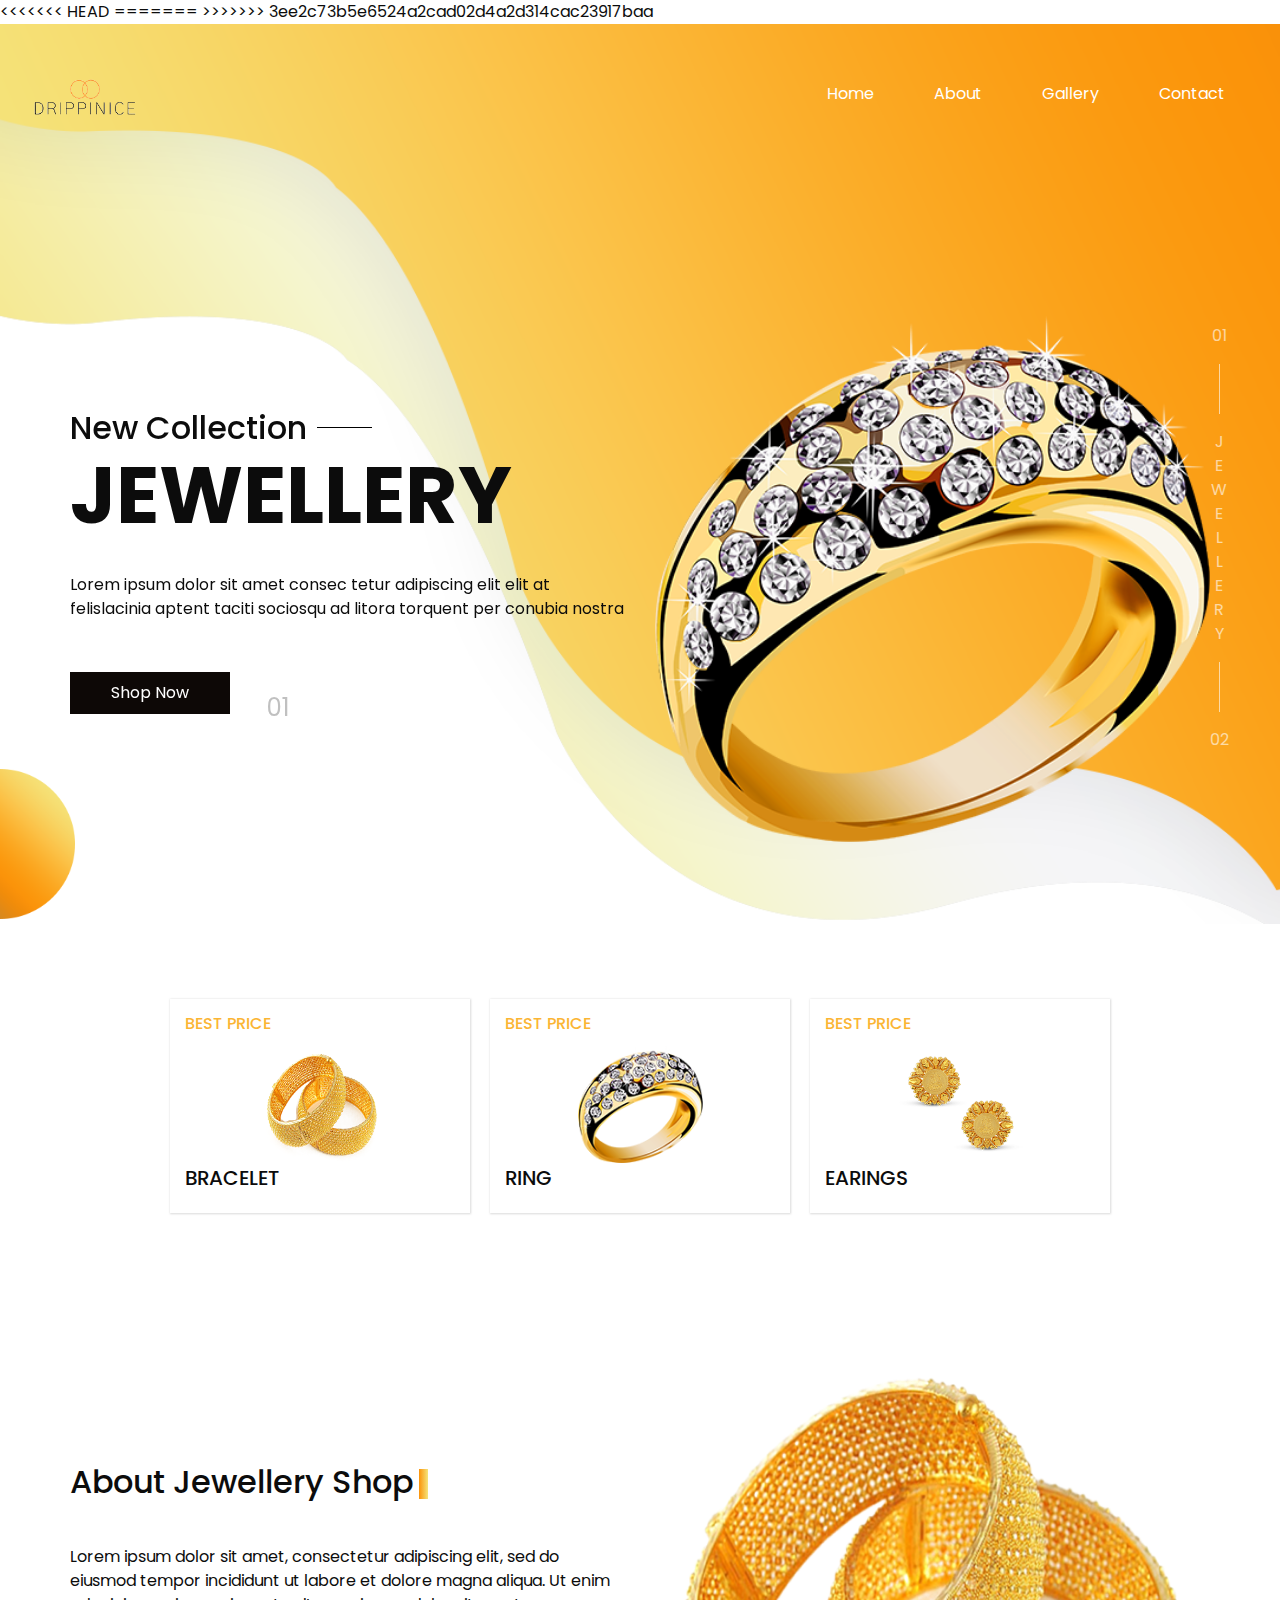
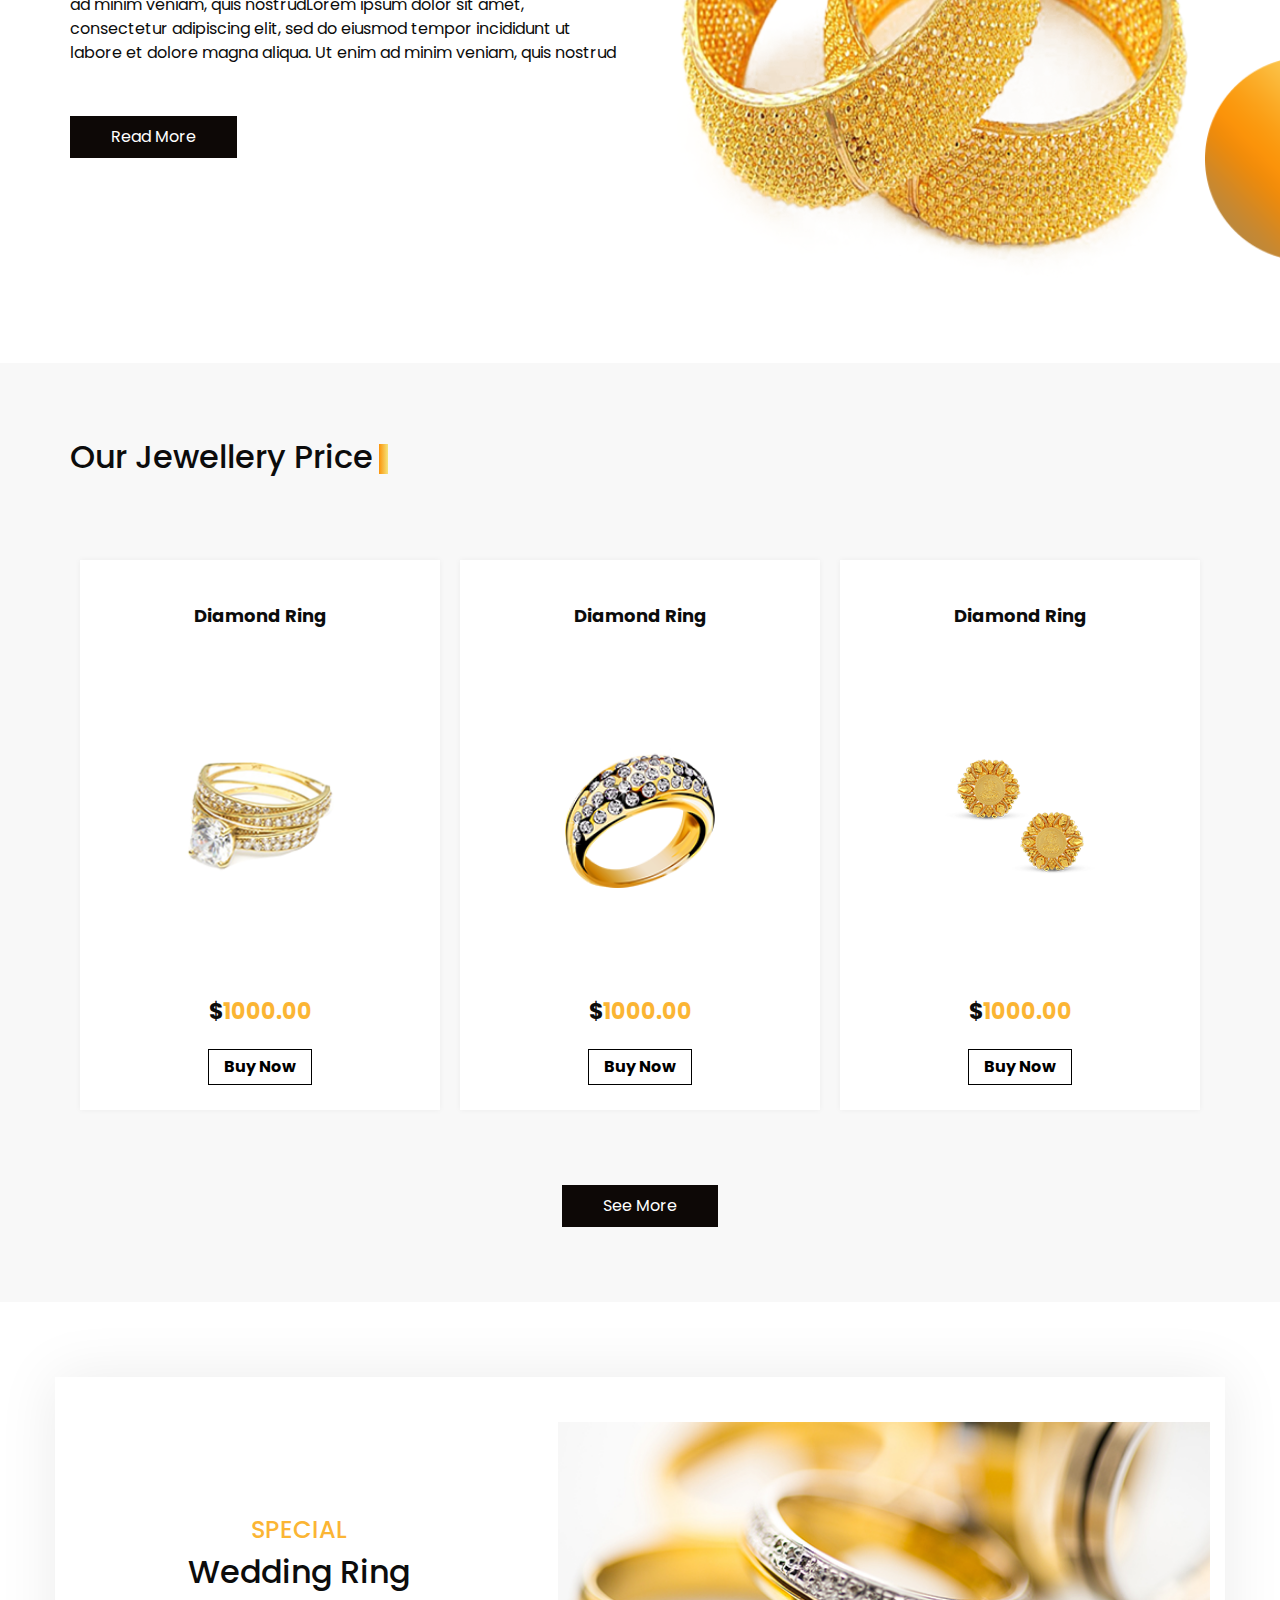
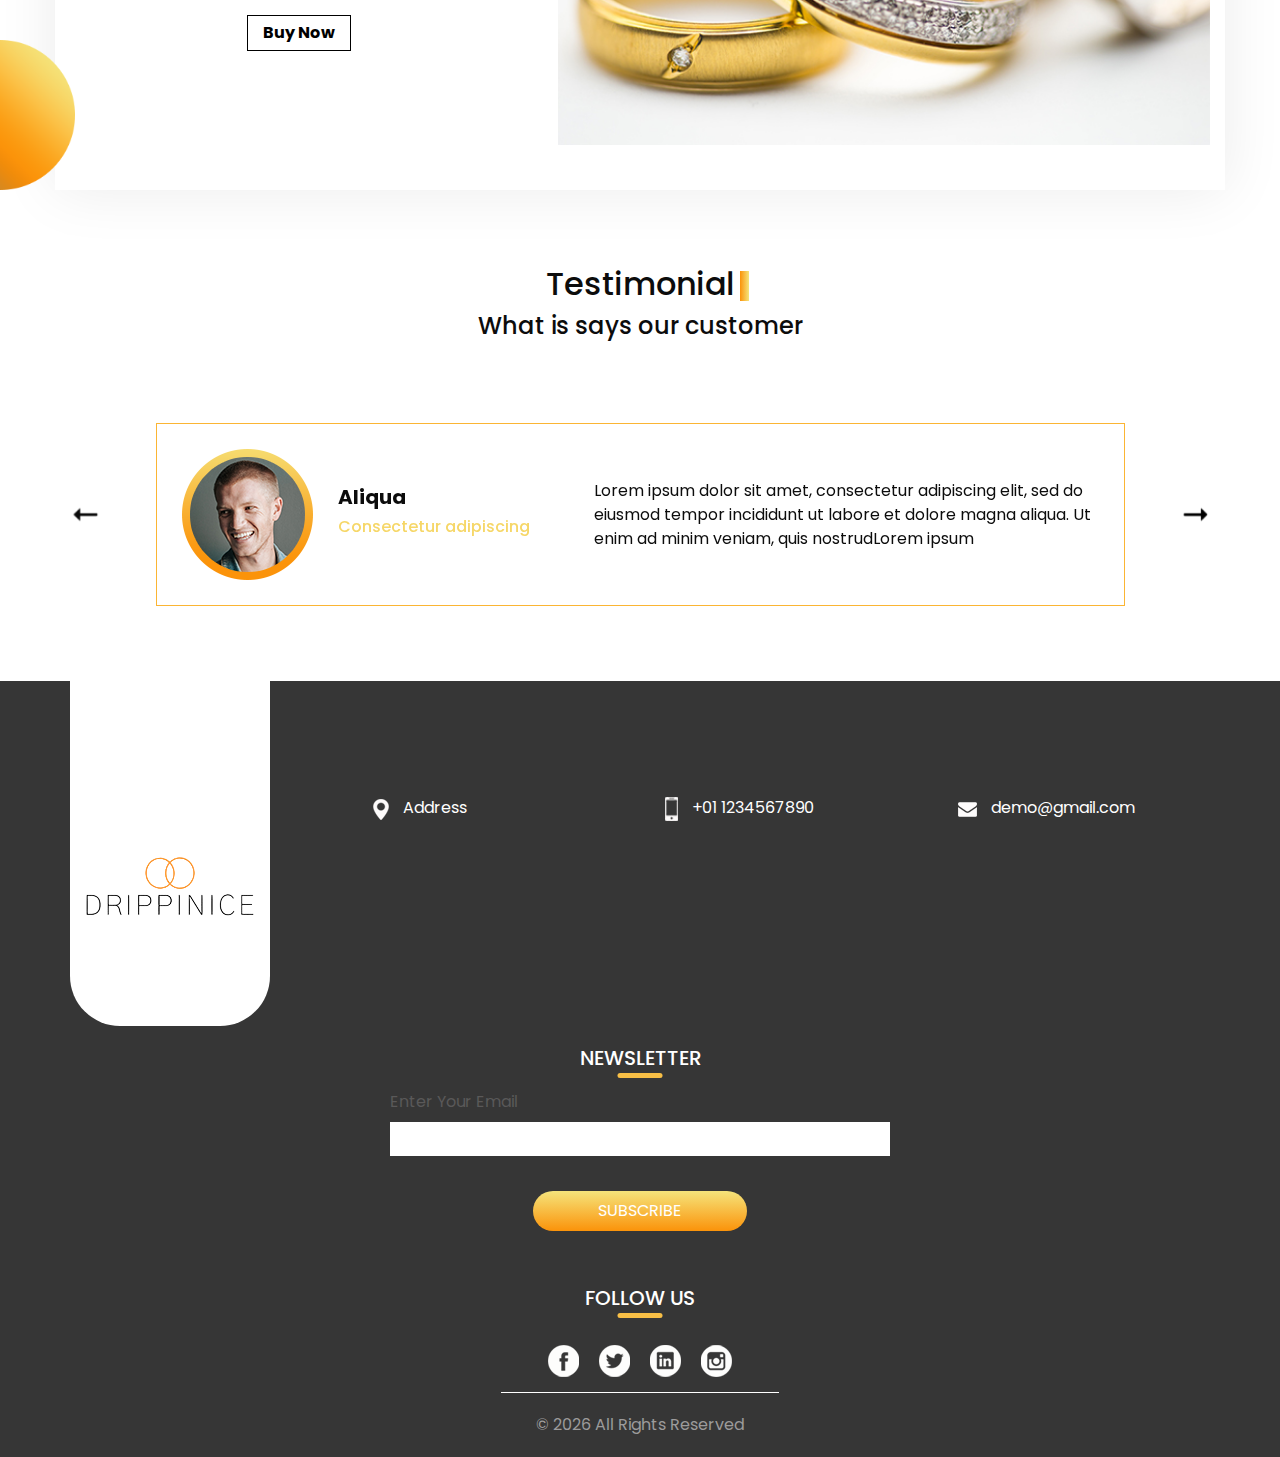
==== commit b4f85c0f: "create contact page" ====
--- a/index.html
+++ b/index.html
@@ -5,10 +5,17 @@
   <!-- Basic -->
   <meta charset="utf-8" />
   <meta http-equiv="X-UA-Compatible" content="IE=edge" />
-  <meta name="description" content="Shop online for diamond earrings, diamond pendants, tennis bracelets & tennis chains, and other items!">
-  <meta name="keywords" content="jewelry, gold, jewelry, chaine, rings, Bracelet, Diamond">
+<<<<<<< HEAD
   <!-- Mobile Metas -->
   <meta name="viewport" content="width=device-width, initial-scale=1, shrink-to-fit=no" />
+=======
+  <!-- Mobile Metas -->
+  <meta name="viewport" content="width=device-width, initial-scale=1, shrink-to-fit=no" />
+  <!-- Site Metas -->
+  <meta name="keywords" content="Gold Chains, Diamond Earrings, VS Diamonds, Cuban Necklaces, Bust Down Watches, Ladies Tennis Bracelets, Engagement Rings" />
+  <meta name="description" content="Shop online for diamond earrings, diamond pendants, tennis bracelets & tennis chains, and other items!" />
+  <meta name="author" content="Haytam Beniazza" />
+>>>>>>> 3ee2c73b5e6524a2cad02d4a2d314cac23917baa
 
   <title>Lodge</title>
 
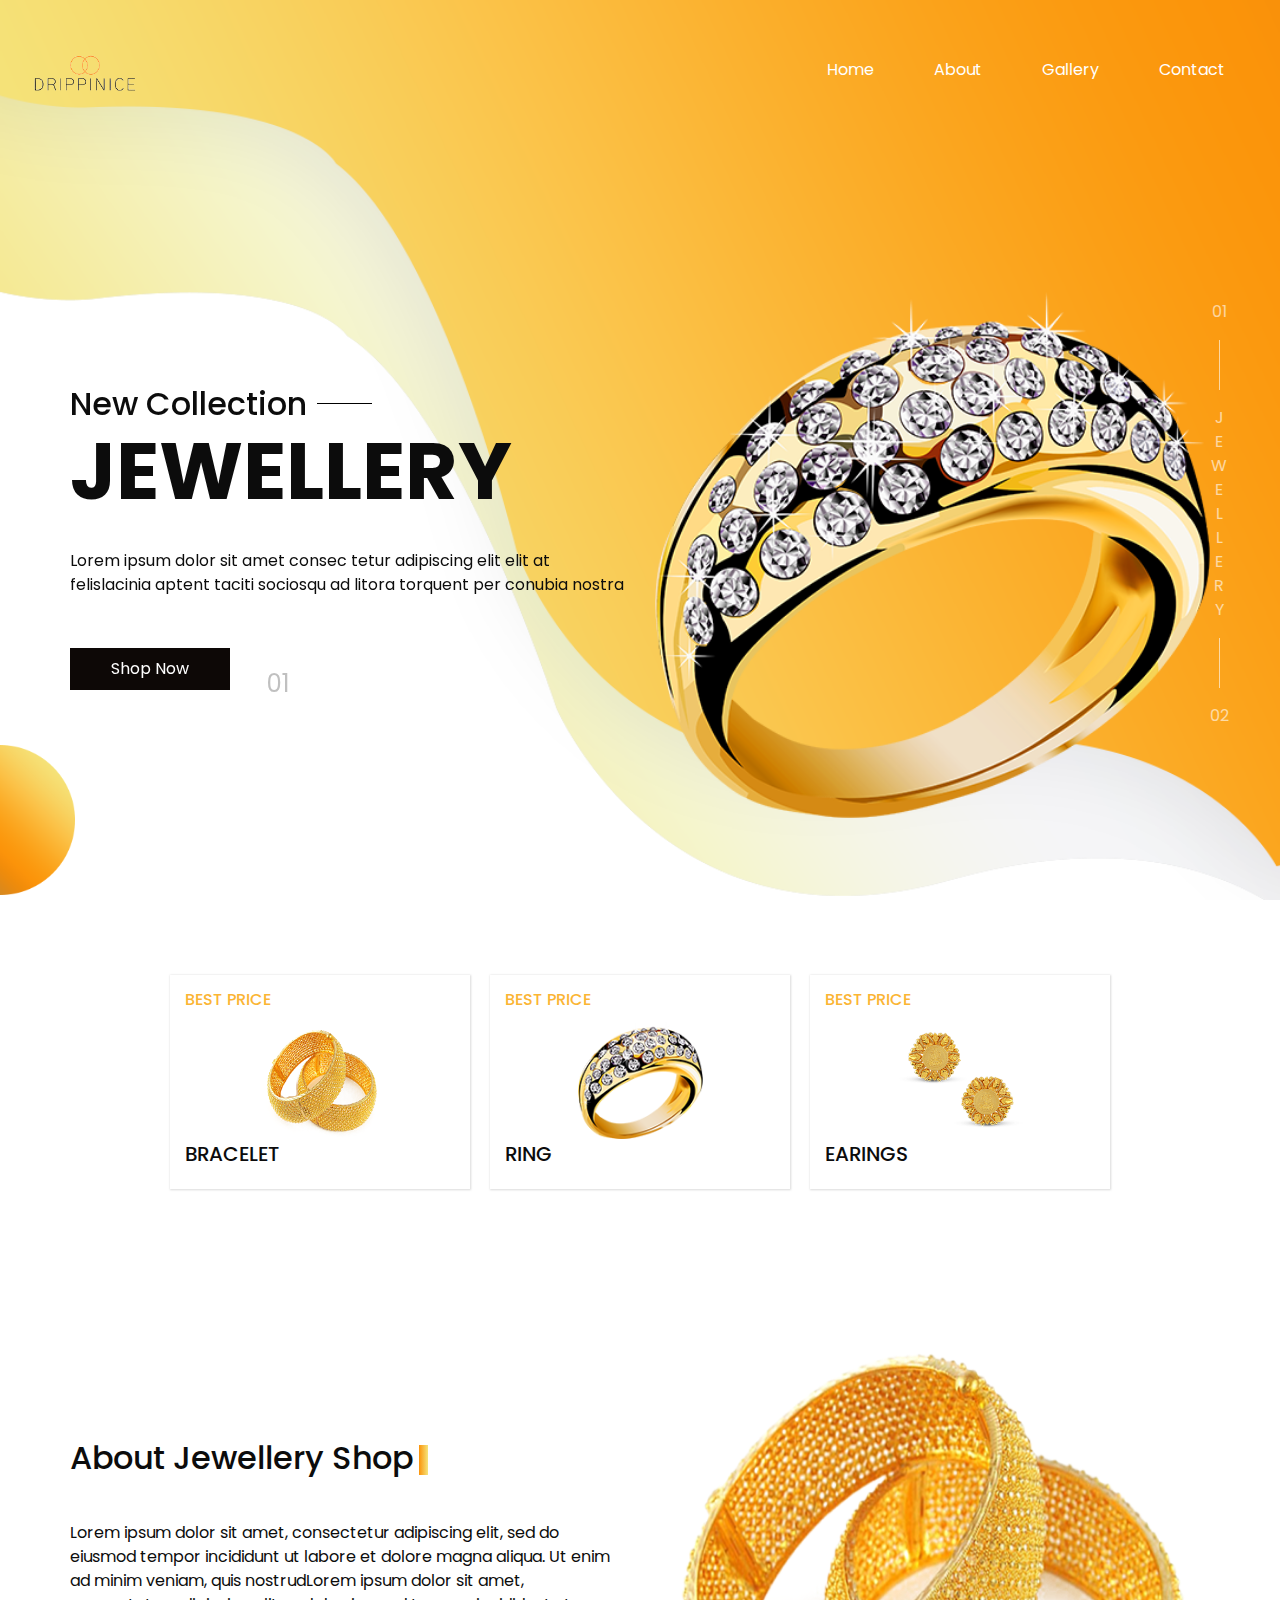
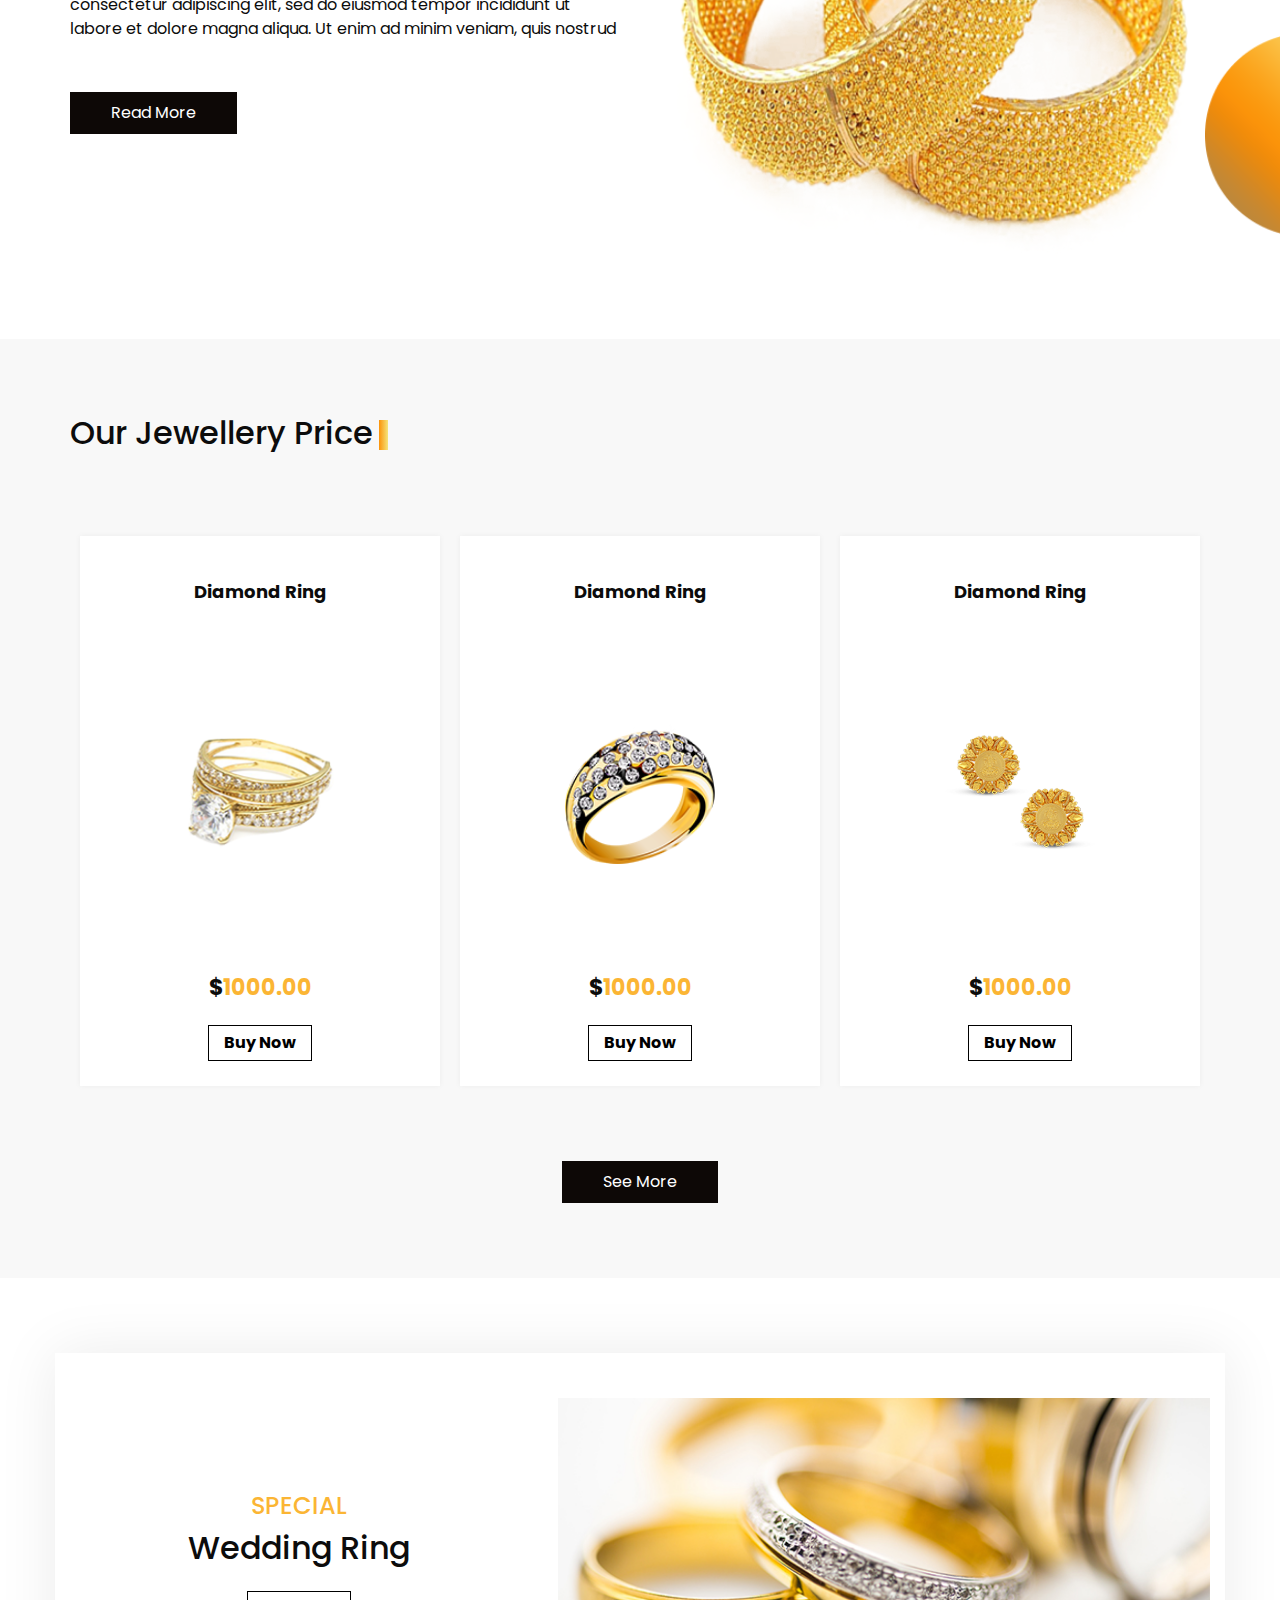
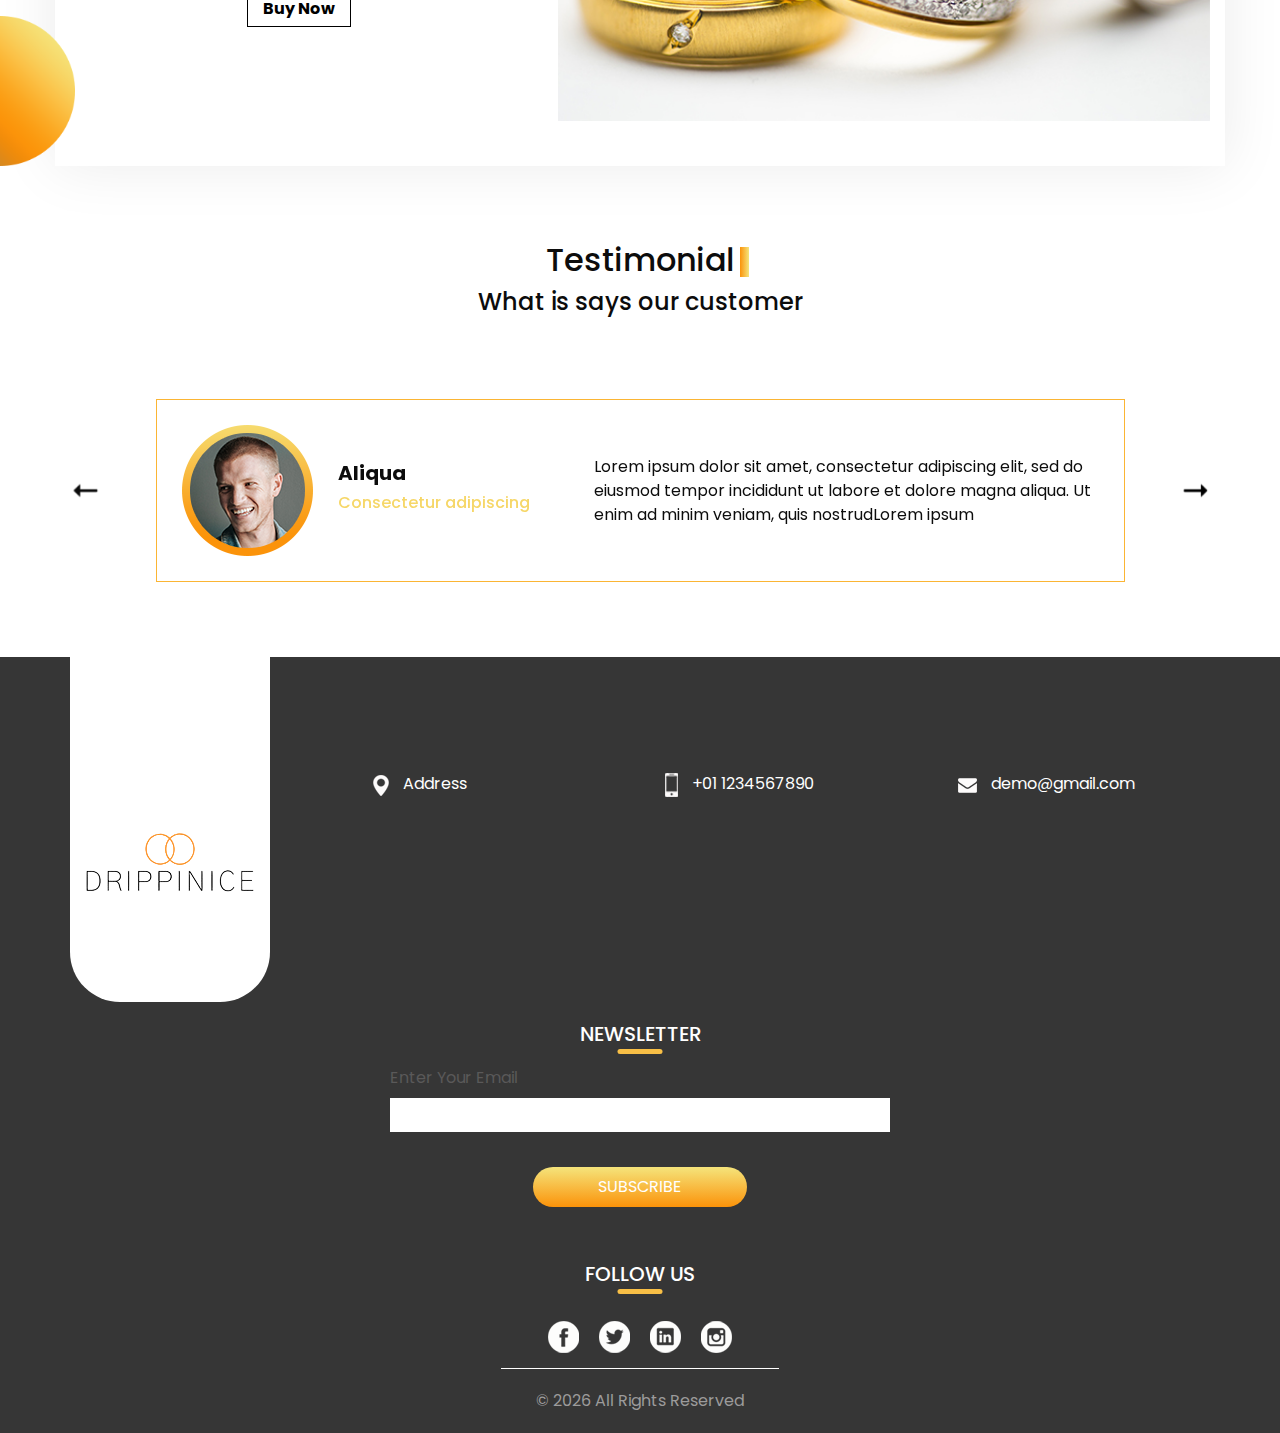
==== commit d924efeb: "create Home  page" ====
--- a/index.html
+++ b/index.html
@@ -5,17 +5,8 @@
   <!-- Basic -->
   <meta charset="utf-8" />
   <meta http-equiv="X-UA-Compatible" content="IE=edge" />
-<<<<<<< HEAD
   <!-- Mobile Metas -->
   <meta name="viewport" content="width=device-width, initial-scale=1, shrink-to-fit=no" />
-=======
-  <!-- Mobile Metas -->
-  <meta name="viewport" content="width=device-width, initial-scale=1, shrink-to-fit=no" />
-  <!-- Site Metas -->
-  <meta name="keywords" content="Gold Chains, Diamond Earrings, VS Diamonds, Cuban Necklaces, Bust Down Watches, Ladies Tennis Bracelets, Engagement Rings" />
-  <meta name="description" content="Shop online for diamond earrings, diamond pendants, tennis bracelets & tennis chains, and other items!" />
-  <meta name="author" content="Haytam Beniazza" />
->>>>>>> 3ee2c73b5e6524a2cad02d4a2d314cac23917baa
 
   <title>Lodge</title>
 
